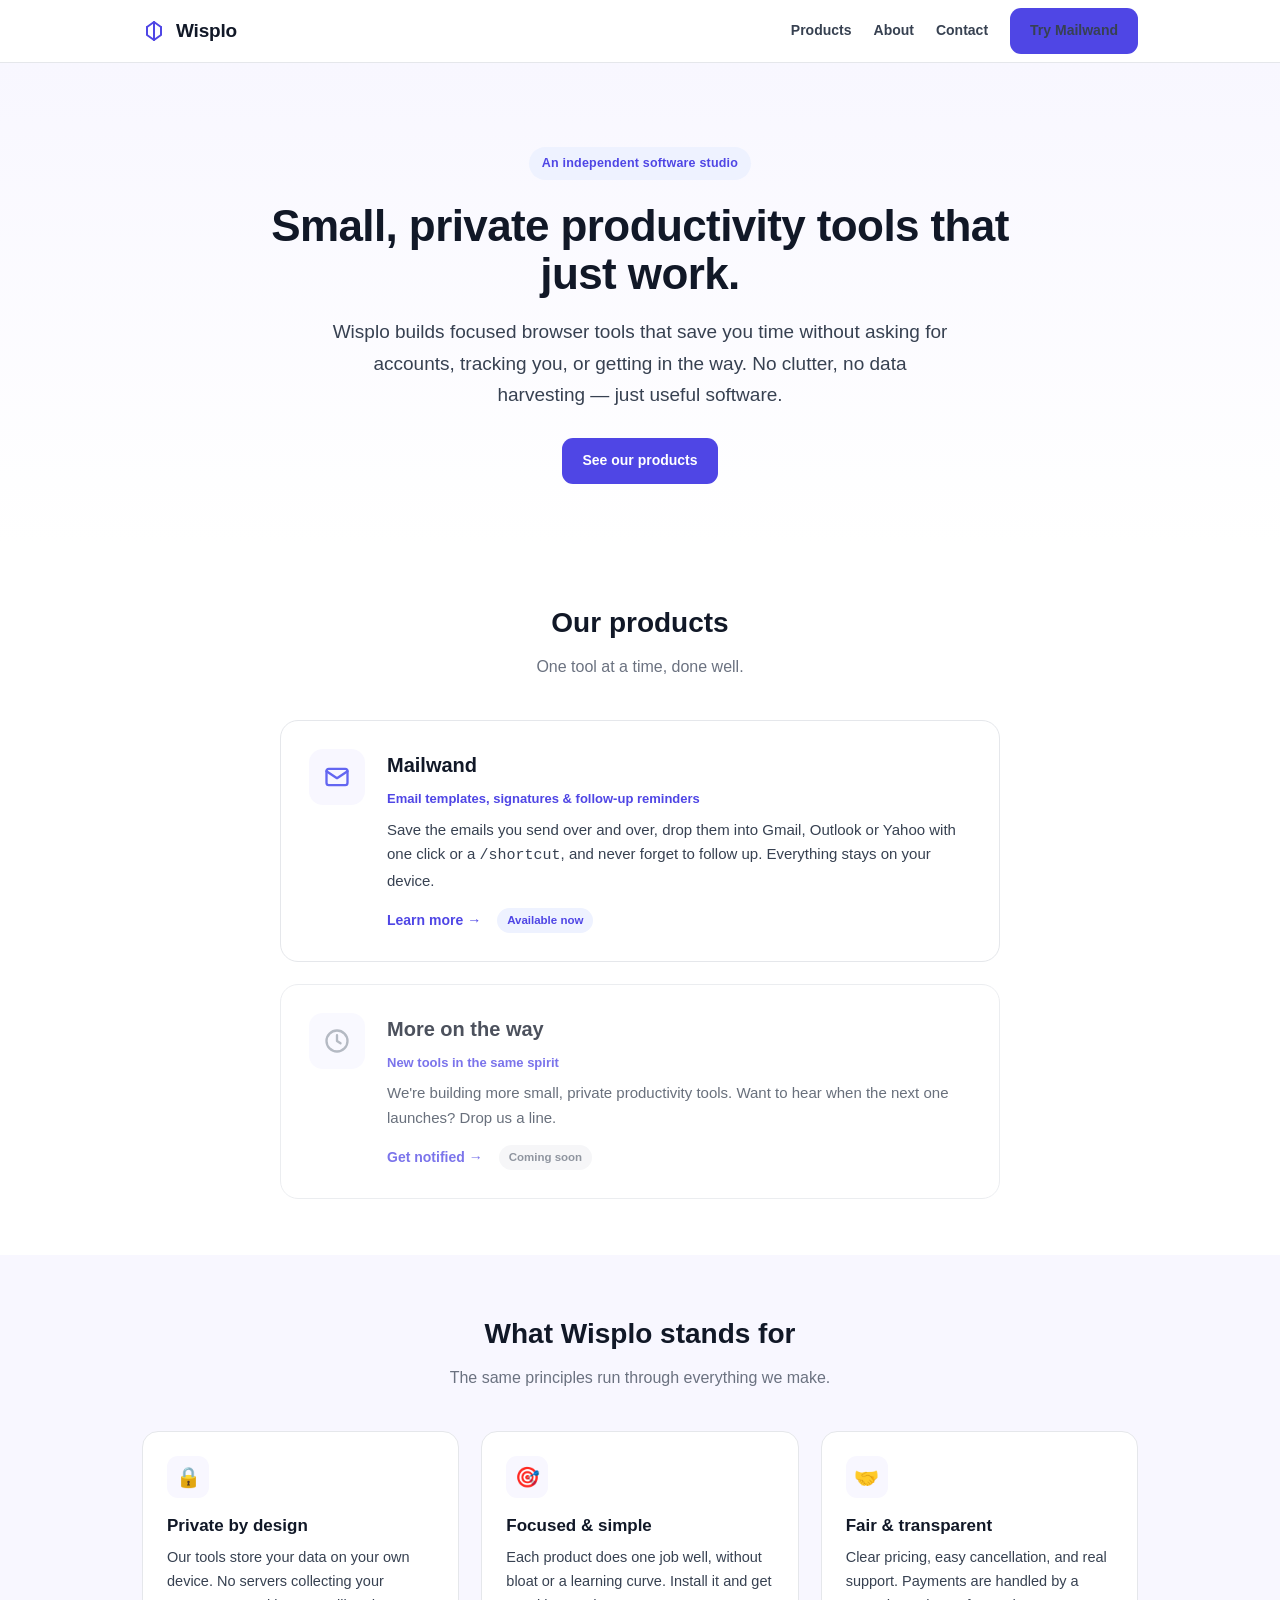
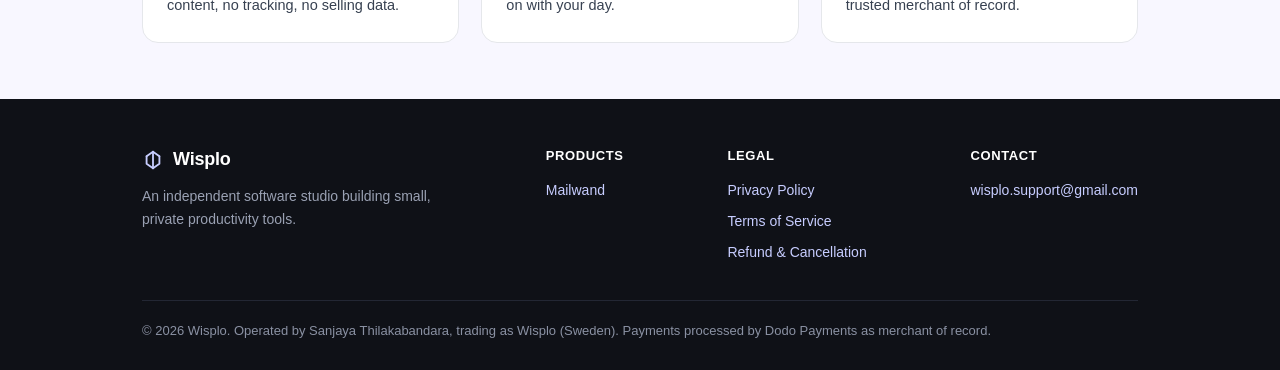
==== index.html @ 1e56b5f0 "Add files via upload" ====
<!DOCTYPE html>
<html lang="en">
<head>
<meta charset="utf-8" />
<meta name="viewport" content="width=device-width, initial-scale=1" />
<title>Wisplo — Simple, private productivity tools</title>
<meta name="description" content="Wisplo builds small, private, no-fuss productivity tools. Our first product is Mailwand — email templates, signatures and follow-up reminders for Gmail, Outlook and Yahoo." />
<link rel="icon" href="data:image/svg+xml,%3Csvg xmlns='http://www.w3.org/2000/svg' viewBox='0 0 24 24' fill='none' stroke='%234f46e5' stroke-width='2' stroke-linecap='round' stroke-linejoin='round'%3E%3Cpath d='M12 3v18'/%3E%3Cpath d='M5 8l7-5 7 5'/%3E%3Cpath d='M5 8v8l7 5 7-5V8'/%3E%3C/svg%3E" />
<style>
  :root{
    --indigo:#4f46e5; --indigo2:#6366f1; --ink:#111827; --body:#374151;
    --muted:#6b7280; --line:#e5e7eb; --bg:#ffffff; --soft:#f8f7ff;
  }
  *{box-sizing:border-box;}
  html{scroll-behavior:smooth;}
  body{margin:0;font-family:-apple-system,"Segoe UI",Roboto,Arial,sans-serif;color:var(--body);line-height:1.65;background:var(--bg);}
  a{color:var(--indigo);text-decoration:none;}
  a:hover{text-decoration:underline;}
  .wrap{max-width:1040px;margin:0 auto;padding:0 22px;}
  header.nav{position:sticky;top:0;z-index:20;background:rgba(255,255,255,.9);backdrop-filter:blur(8px);border-bottom:1px solid var(--line);}
  .nav-inner{display:flex;align-items:center;justify-content:space-between;height:62px;}
  .brand{display:flex;align-items:center;gap:10px;font-weight:800;color:var(--ink);font-size:19px;letter-spacing:-.2px;}
  .brand svg{flex:none;}
  .nav-links{display:flex;align-items:center;gap:22px;font-size:14px;font-weight:600;}
  .nav-links a{color:var(--body);}
  .btn{display:inline-block;background:var(--indigo);color:#fff;font-weight:700;padding:11px 20px;border-radius:11px;font-size:14px;border:none;cursor:pointer;}
  .btn:hover{background:#4338ca;text-decoration:none;}
  @media(max-width:680px){.nav-links a:not(.btn){display:none;}}
  .hero{padding:84px 0 60px;background:linear-gradient(180deg,var(--soft),#fff);text-align:center;}
  .hero h1{font-size:44px;line-height:1.1;color:var(--ink);margin:0 auto 18px;letter-spacing:-.6px;max-width:760px;}
  .hero p.lead{font-size:19px;color:var(--body);max-width:620px;margin:0 auto 28px;}
  .pill{display:inline-block;background:#eef2ff;color:var(--indigo);font-weight:700;font-size:12.5px;padding:6px 13px;border-radius:999px;margin-bottom:22px;letter-spacing:.2px;}
  @media(max-width:680px){.hero h1{font-size:33px;}}
  section{padding:56px 0;}
  h2.sec{font-size:28px;color:var(--ink);margin:0 0 8px;text-align:center;}
  p.sub{font-size:16px;color:var(--muted);text-align:center;max-width:600px;margin:0 auto 40px;}
  /* product cards */
  .products{display:grid;grid-template-columns:1fr;gap:22px;max-width:720px;margin:0 auto;}
  .product{display:flex;gap:22px;align-items:flex-start;border:1px solid var(--line);border-radius:18px;padding:28px;background:#fff;}
  .product .logo{width:56px;height:56px;border-radius:14px;background:var(--soft);display:flex;align-items:center;justify-content:center;flex:none;}
  .product h3{margin:0 0 6px;font-size:20px;color:var(--ink);}
  .product .tagline{font-size:13px;color:var(--indigo);font-weight:700;margin:0 0 8px;}
  .product p{margin:0 0 14px;font-size:15px;}
  .product .links{display:flex;gap:16px;align-items:center;font-size:14px;font-weight:700;}
  .product.soon{opacity:.75;}
  .badge{display:inline-block;background:#f3f4f6;color:var(--muted);font-size:11.5px;font-weight:700;padding:3px 10px;border-radius:999px;}
  @media(max-width:540px){.product{flex-direction:column;gap:14px;}}
  /* values */
  .grid3{display:grid;grid-template-columns:repeat(3,1fr);gap:22px;}
  @media(max-width:720px){.grid3{grid-template-columns:1fr;}}
  .val{border:1px solid var(--line);border-radius:16px;padding:24px;background:#fff;}
  .val .ic{width:42px;height:42px;border-radius:11px;background:var(--soft);display:flex;align-items:center;justify-content:center;margin-bottom:14px;font-size:20px;}
  .val h3{margin:0 0 6px;font-size:17px;color:var(--ink);}
  .val p{margin:0;font-size:14.5px;}
  .alt{background:var(--soft);}
  footer{background:#0f1117;color:#cbd2e0;padding:46px 0 30px;font-size:14px;}
  footer a{color:#c7cdff;}
  footer .cols{display:flex;justify-content:space-between;flex-wrap:wrap;gap:26px;margin-bottom:28px;}
  footer .brand{color:#fff;}
  footer h4{color:#fff;font-size:13px;text-transform:uppercase;letter-spacing:.6px;margin:0 0 12px;}
  footer ul{list-style:none;padding:0;margin:0;}
  footer li{margin-bottom:8px;}
  footer .legal{border-top:1px solid #232734;padding-top:20px;color:#8a91a3;font-size:13px;line-height:1.6;}
</style>
</head>
<body>

<header class="nav">
  <div class="wrap nav-inner">
    <div class="brand">
      <svg viewBox="0 0 24 24" width="24" height="24" fill="none" stroke="#4f46e5" stroke-width="2" stroke-linecap="round" stroke-linejoin="round"><path d="M12 3v18"/><path d="M5 8l7-5 7 5"/><path d="M5 8v8l7 5 7-5V8"/></svg>
      Wisplo
    </div>
    <nav class="nav-links">
      <a href="#products">Products</a>
      <a href="#about">About</a>
      <a href="mailto:wisplo.support@gmail.com">Contact</a>
      <a class="btn" href="mailwand.html">Try Mailwand</a>
    </nav>
  </div>
</header>

<section class="hero">
  <div class="wrap">
    <span class="pill">An independent software studio</span>
    <h1>Small, private productivity tools that just work.</h1>
    <p class="lead">Wisplo builds focused browser tools that save you time without asking for accounts, tracking you, or getting in the way. No clutter, no data harvesting — just useful software.</p>
    <a class="btn" href="#products">See our products</a>
  </div>
</section>

<section id="products">
  <div class="wrap">
    <h2 class="sec">Our products</h2>
    <p class="sub">One tool at a time, done well.</p>
    <div class="products">

      <div class="product">
        <div class="logo">
          <svg viewBox="0 0 24 24" width="28" height="28" fill="none" stroke="#6366f1" stroke-width="2" stroke-linecap="round" stroke-linejoin="round"><rect x="3" y="5" width="18" height="14" rx="2"/><path d="m3 7 9 6 9-6"/></svg>
        </div>
        <div>
          <h3>Mailwand</h3>
          <p class="tagline">Email templates, signatures &amp; follow-up reminders</p>
          <p>Save the emails you send over and over, drop them into Gmail, Outlook or Yahoo with one click or a <code>/shortcut</code>, and never forget to follow up. Everything stays on your device.</p>
          <div class="links">
            <a href="mailwand.html">Learn more →</a>
            <span class="badge" style="background:#eef2ff;color:#4f46e5;">Available now</span>
          </div>
        </div>
      </div>

      <div class="product soon">
        <div class="logo">
          <svg viewBox="0 0 24 24" width="28" height="28" fill="none" stroke="#9ca3af" stroke-width="2" stroke-linecap="round" stroke-linejoin="round"><circle cx="12" cy="12" r="9"/><path d="M12 7v5l3 2"/></svg>
        </div>
        <div>
          <h3>More on the way</h3>
          <p class="tagline">New tools in the same spirit</p>
          <p>We're building more small, private productivity tools. Want to hear when the next one launches? Drop us a line.</p>
          <div class="links">
            <a href="mailto:wisplo.support@gmail.com">Get notified →</a>
            <span class="badge">Coming soon</span>
          </div>
        </div>
      </div>

    </div>
  </div>
</section>

<section id="about" class="alt">
  <div class="wrap">
    <h2 class="sec">What Wisplo stands for</h2>
    <p class="sub">The same principles run through everything we make.</p>
    <div class="grid3">
      <div class="val">
        <div class="ic">🔒</div>
        <h3>Private by design</h3>
        <p>Our tools store your data on your own device. No servers collecting your content, no tracking, no selling data.</p>
      </div>
      <div class="val">
        <div class="ic">🎯</div>
        <h3>Focused & simple</h3>
        <p>Each product does one job well, without bloat or a learning curve. Install it and get on with your day.</p>
      </div>
      <div class="val">
        <div class="ic">🤝</div>
        <h3>Fair & transparent</h3>
        <p>Clear pricing, easy cancellation, and real support. Payments are handled by a trusted merchant of record.</p>
      </div>
    </div>
  </div>
</section>

<footer>
  <div class="wrap">
    <div class="cols">
      <div style="max-width:300px;">
        <div class="brand" style="display:flex;align-items:center;gap:9px;font-weight:800;font-size:18px;margin-bottom:10px;">
          <svg viewBox="0 0 24 24" width="22" height="22" fill="none" stroke="#c7cdff" stroke-width="2" stroke-linecap="round" stroke-linejoin="round"><path d="M12 3v18"/><path d="M5 8l7-5 7 5"/><path d="M5 8v8l7 5 7-5V8"/></svg>
          Wisplo
        </div>
        <p style="margin:0;color:#9aa1b3;">An independent software studio building small, private productivity tools.</p>
      </div>
      <div>
        <h4>Products</h4>
        <ul>
          <li><a href="mailwand.html">Mailwand</a></li>
        </ul>
      </div>
      <div>
        <h4>Legal</h4>
        <ul>
          <li><a href="privacy-policy.html">Privacy Policy</a></li>
          <li><a href="terms.html">Terms of Service</a></li>
          <li><a href="refund.html">Refund &amp; Cancellation</a></li>
        </ul>
      </div>
      <div>
        <h4>Contact</h4>
        <ul>
          <li><a href="mailto:wisplo.support@gmail.com">wisplo.support@gmail.com</a></li>
        </ul>
      </div>
    </div>
    <div class="legal">
      © <span id="yr">2026</span> Wisplo. Operated by Sanjaya Thilakabandara, trading as Wisplo (Sweden).
      Payments processed by Dodo Payments as merchant of record.
    </div>
  </div>
  <script>document.getElementById('yr').textContent=new Date().getFullYear();</script>
</footer>

</body>
</html>
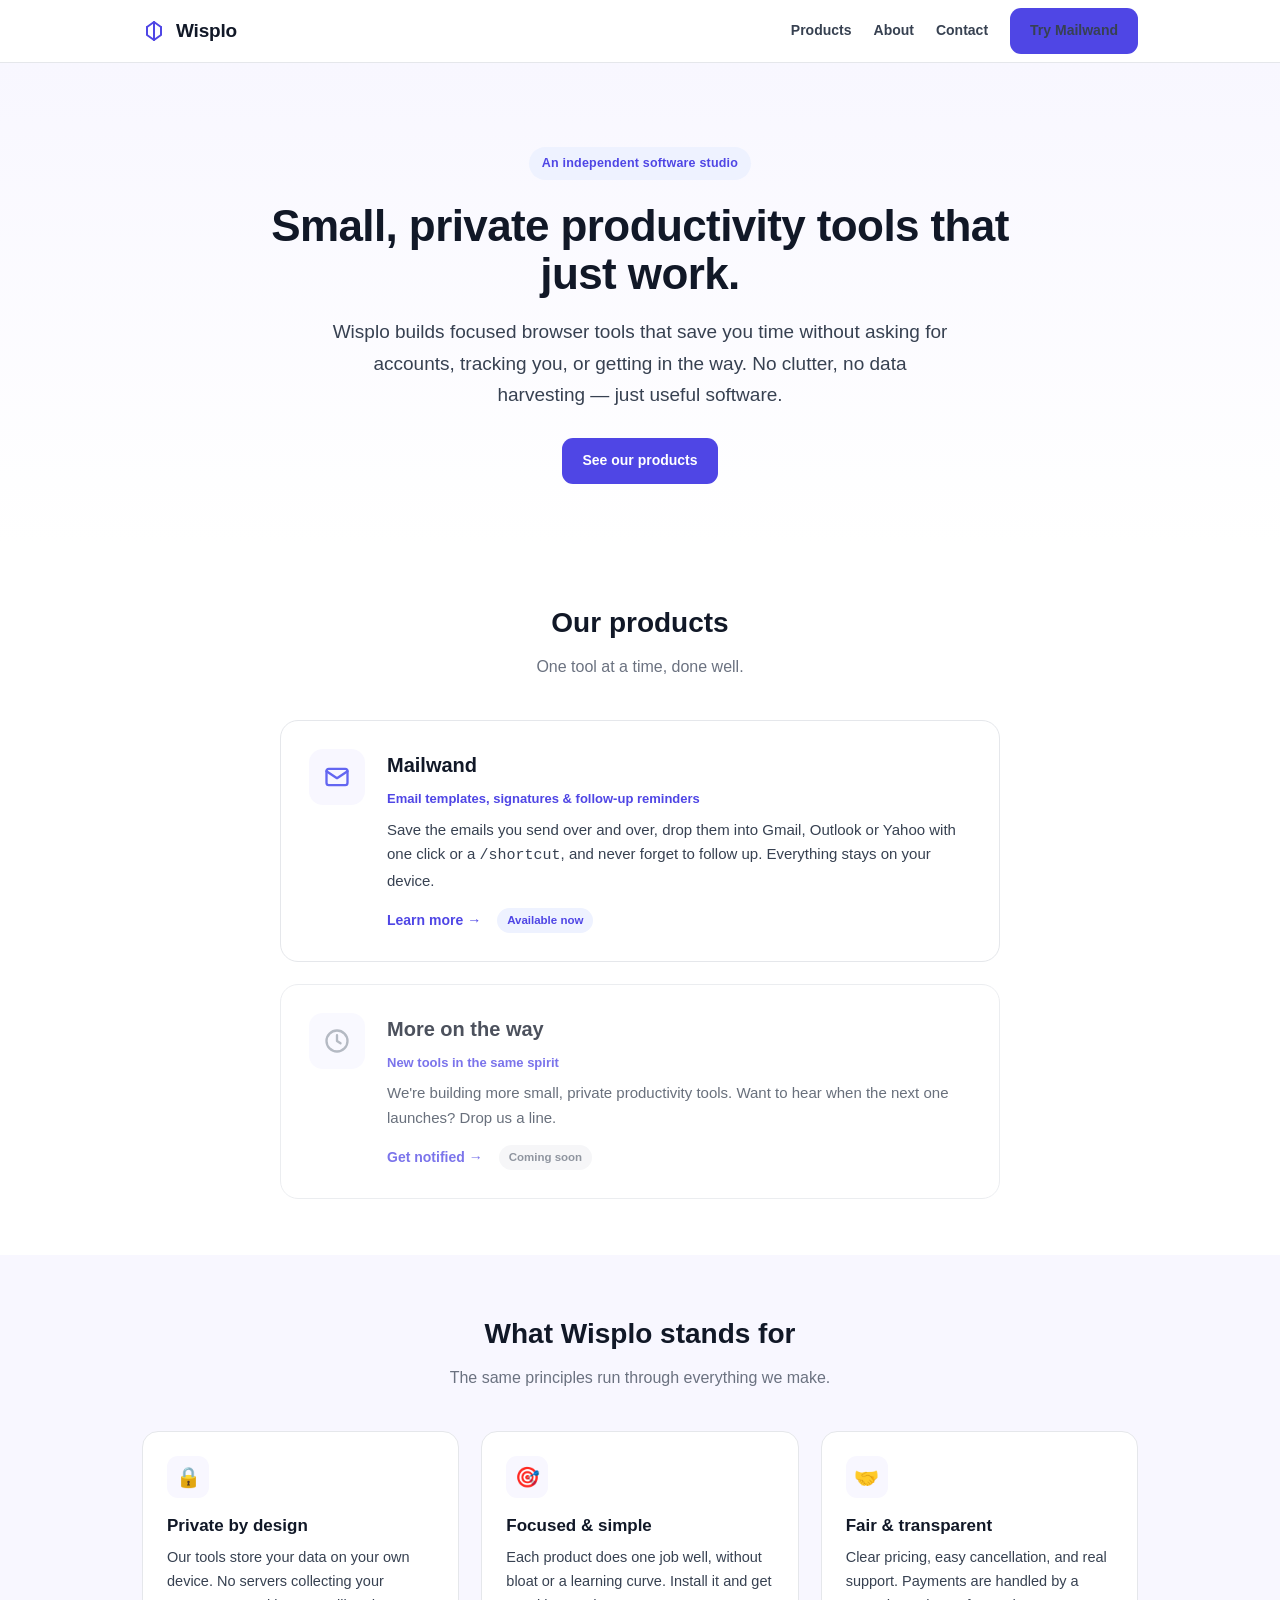
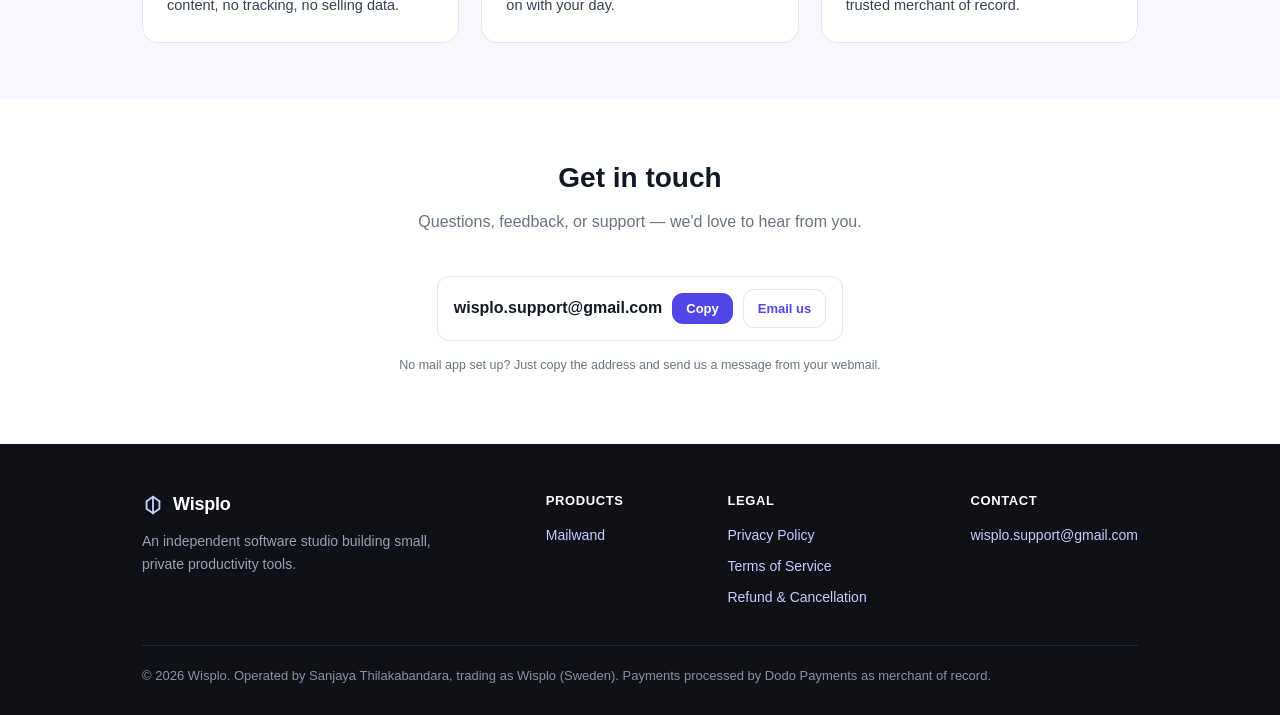
==== commit 6edf3e3b: "Add files via upload" ====
--- a/index.html
+++ b/index.html
@@ -74,7 +74,7 @@
     <nav class="nav-links">
       <a href="#products">Products</a>
       <a href="#about">About</a>
-      <a href="mailto:wisplo.support@gmail.com">Contact</a>
+      <a href="#contact">Contact</a>
       <a class="btn" href="mailwand.html">Try Mailwand</a>
     </nav>
   </div>
@@ -153,6 +153,19 @@
   </div>
 </section>
 
+<section id="contact">
+  <div class="wrap" style="text-align:center;">
+    <h2 class="sec">Get in touch</h2>
+    <p class="sub">Questions, feedback, or support — we'd love to hear from you.</p>
+    <div style="display:inline-flex;align-items:center;gap:10px;border:1px solid var(--line);border-radius:12px;padding:12px 16px;background:#fff;flex-wrap:wrap;justify-content:center;">
+      <span id="contactEmail" style="font-weight:700;color:var(--ink);font-size:16px;">wisplo.support@gmail.com</span>
+      <button id="copyEmail" class="btn" style="padding:8px 14px;font-size:13px;">Copy</button>
+      <a class="btn" style="padding:8px 14px;font-size:13px;background:#fff;color:var(--indigo);border:1px solid var(--line);" href="mailto:wisplo.support@gmail.com">Email us</a>
+    </div>
+    <p style="font-size:12.5px;color:var(--muted);margin-top:14px;">No mail app set up? Just copy the address and send us a message from your webmail.</p>
+  </div>
+</section>
+
 <footer>
   <div class="wrap">
     <div class="cols">
@@ -189,7 +202,20 @@
       Payments processed by Dodo Payments as merchant of record.
     </div>
   </div>
-  <script>document.getElementById('yr').textContent=new Date().getFullYear();</script>
+  <script>
+    document.getElementById('yr').textContent=new Date().getFullYear();
+    (function(){
+      var btn=document.getElementById('copyEmail');
+      if(!btn) return;
+      btn.addEventListener('click',function(){
+        var email='wisplo.support@gmail.com';
+        var done=function(){var t=btn.textContent;btn.textContent='Copied ✓';setTimeout(function(){btn.textContent=t;},1600);};
+        if(navigator.clipboard&&navigator.clipboard.writeText){
+          navigator.clipboard.writeText(email).then(done).catch(function(){window.prompt('Copy this email address:',email);});
+        }else{window.prompt('Copy this email address:',email);}
+      });
+    })();
+  </script>
 </footer>
 
 </body>
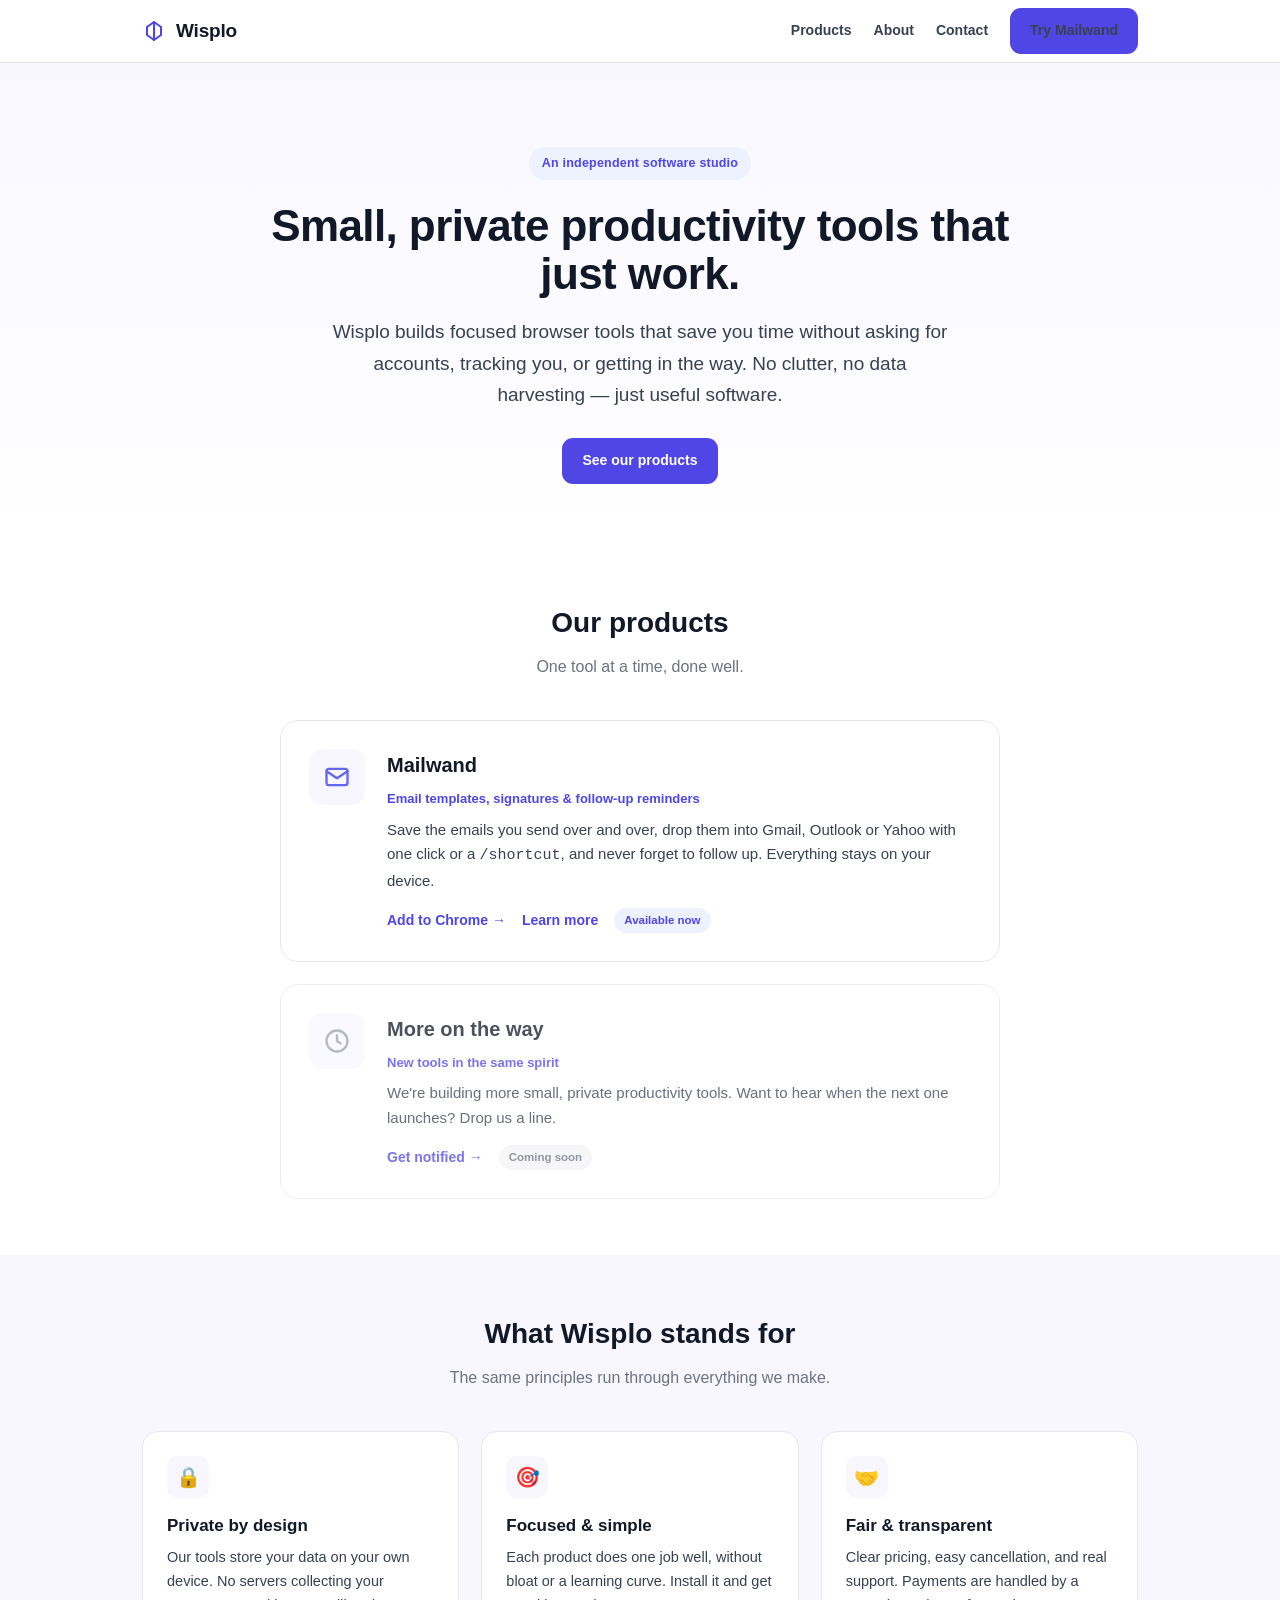
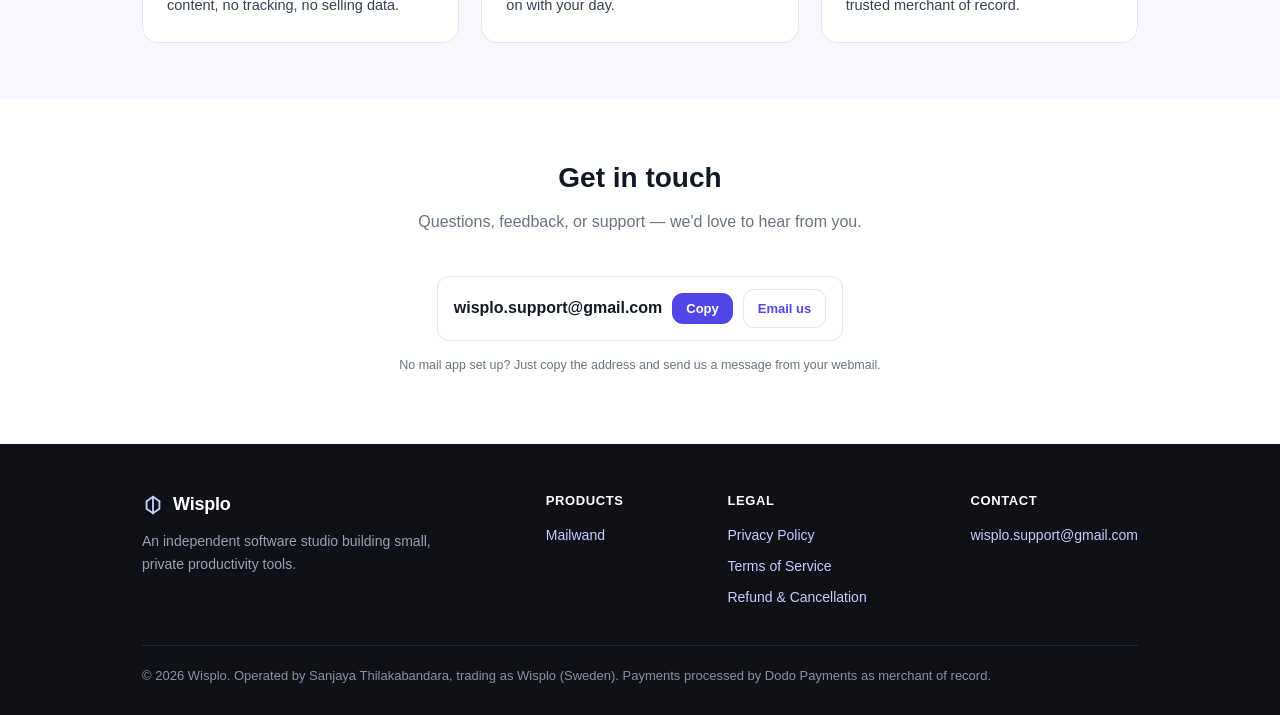
==== commit 8c2f64ab: "Add files via upload" ====
--- a/index.html
+++ b/index.html
@@ -104,7 +104,8 @@
           <p class="tagline">Email templates, signatures &amp; follow-up reminders</p>
           <p>Save the emails you send over and over, drop them into Gmail, Outlook or Yahoo with one click or a <code>/shortcut</code>, and never forget to follow up. Everything stays on your device.</p>
           <div class="links">
-            <a href="mailwand.html">Learn more →</a>
+            <a href="https://chromewebstore.google.com/detail/mailwand-%E2%80%94-email-template/bdbcpodclhigbdpkjklegboafaabkldg" target="_blank" rel="noopener">Add to Chrome →</a>
+            <a href="mailwand.html">Learn more</a>
             <span class="badge" style="background:#eef2ff;color:#4f46e5;">Available now</span>
           </div>
         </div>
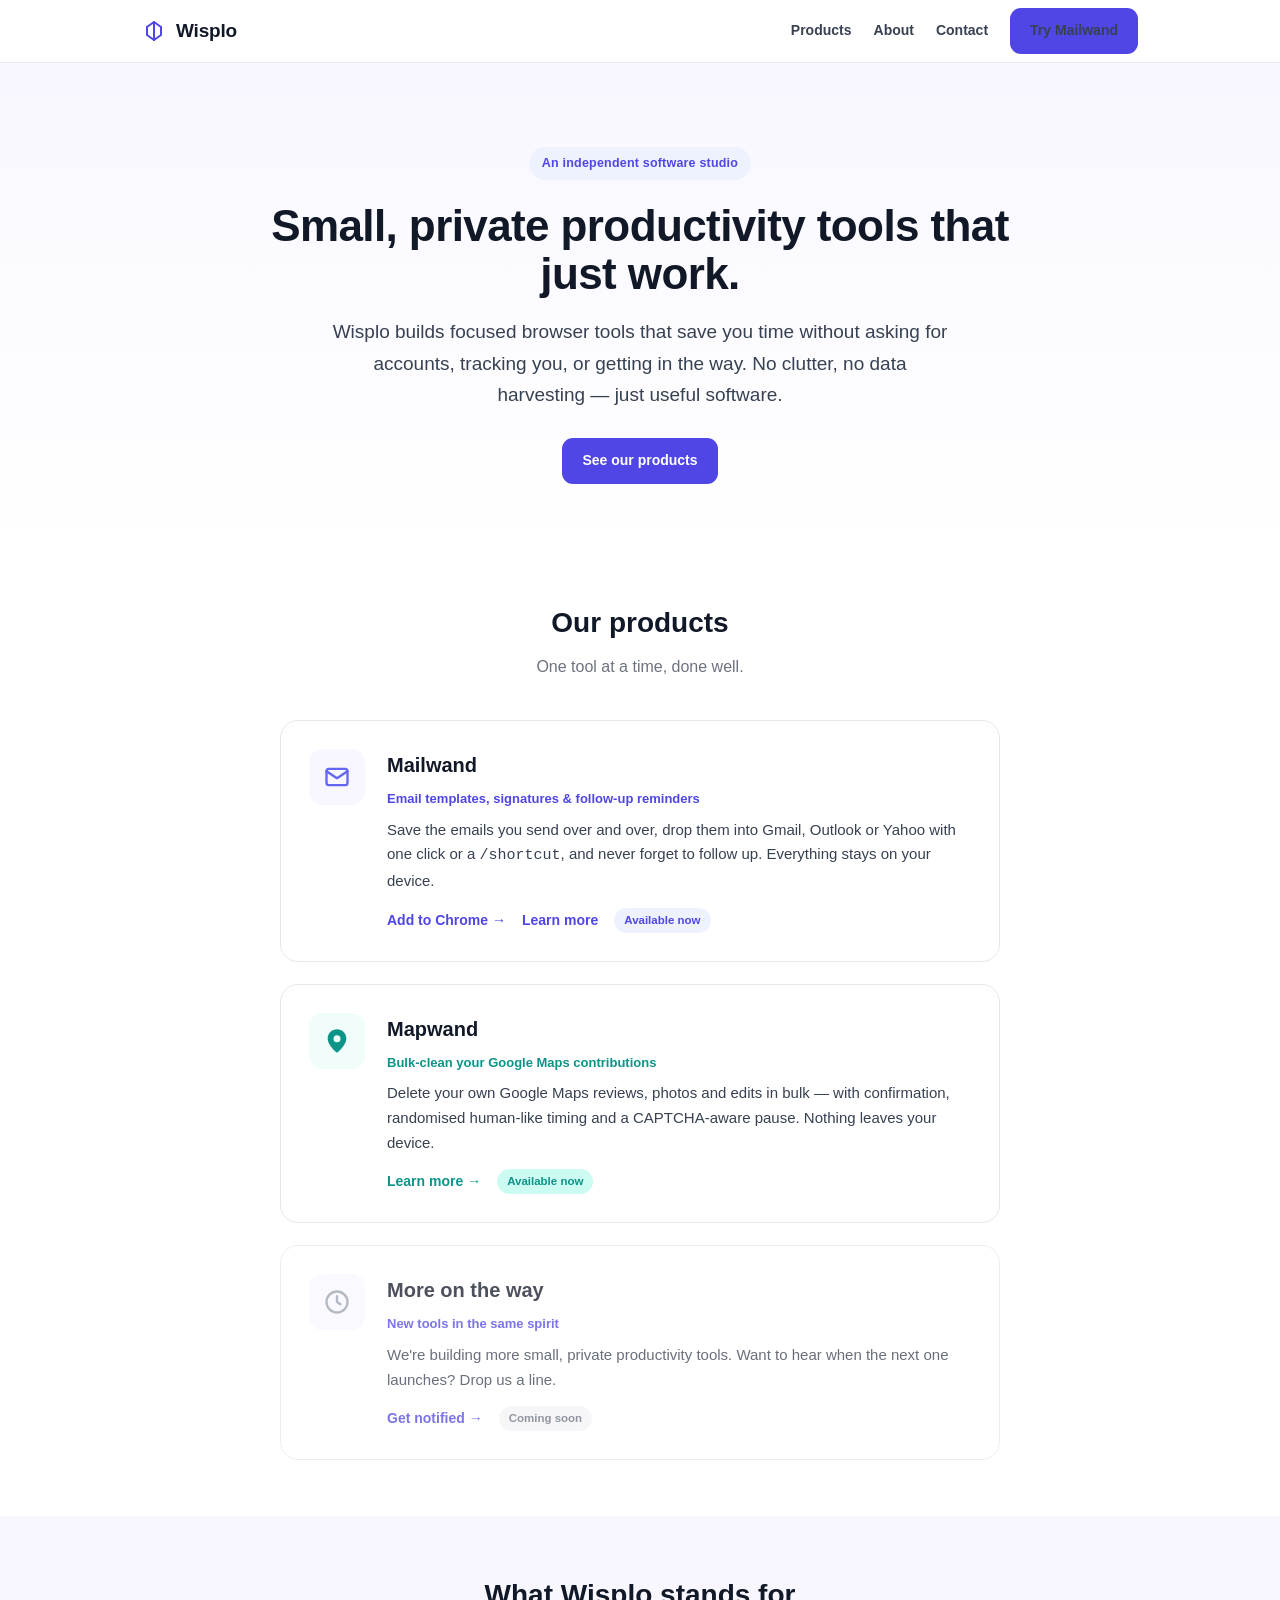
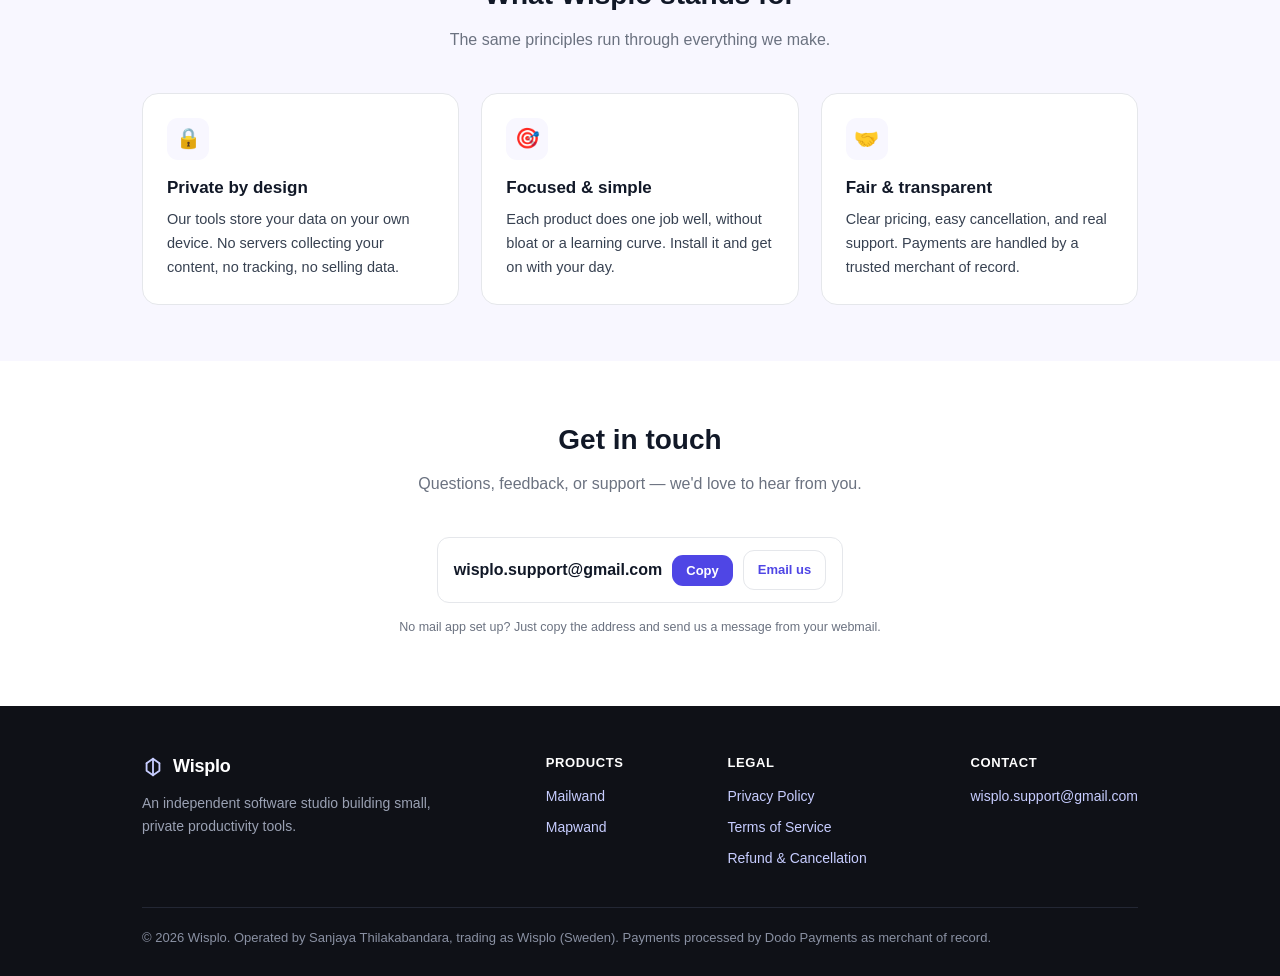
==== commit 44e8f73b: "Add mapwand details page" ====
--- a/index.html
+++ b/index.html
@@ -111,6 +111,21 @@
         </div>
       </div>
 
+      <div class="product">
+        <div class="logo" style="background:#f0fdfa;">
+          <svg viewBox="0 0 24 24" width="28" height="28" fill="#0d9488" xmlns="http://www.w3.org/2000/svg"><path d="M12 2C7.6 2 4 5.6 4 10c0 4.4 5.2 10 8 12 2.8-2 8-7.6 8-12 0-4.4-3.6-8-8-8zm0 11a3 3 0 110-6 3 3 0 010 6z"/></svg>
+        </div>
+        <div>
+          <h3>Mapwand</h3>
+          <p class="tagline" style="color:#0d9488;">Bulk-clean your Google Maps contributions</p>
+          <p>Delete your own Google Maps reviews, photos and edits in bulk — with confirmation, randomised human-like timing and a CAPTCHA-aware pause. Nothing leaves your device.</p>
+          <div class="links">
+            <a href="mapwand.html" style="color:#0d9488;">Learn more →</a>
+            <span class="badge" style="background:#ccfbf1;color:#0d9488;">Available now</span>
+          </div>
+        </div>
+      </div>
+
       <div class="product soon">
         <div class="logo">
           <svg viewBox="0 0 24 24" width="28" height="28" fill="none" stroke="#9ca3af" stroke-width="2" stroke-linecap="round" stroke-linejoin="round"><circle cx="12" cy="12" r="9"/><path d="M12 7v5l3 2"/></svg>
@@ -181,6 +196,7 @@
         <h4>Products</h4>
         <ul>
           <li><a href="mailwand.html">Mailwand</a></li>
+          <li><a href="mapwand.html">Mapwand</a></li>
         </ul>
       </div>
       <div>
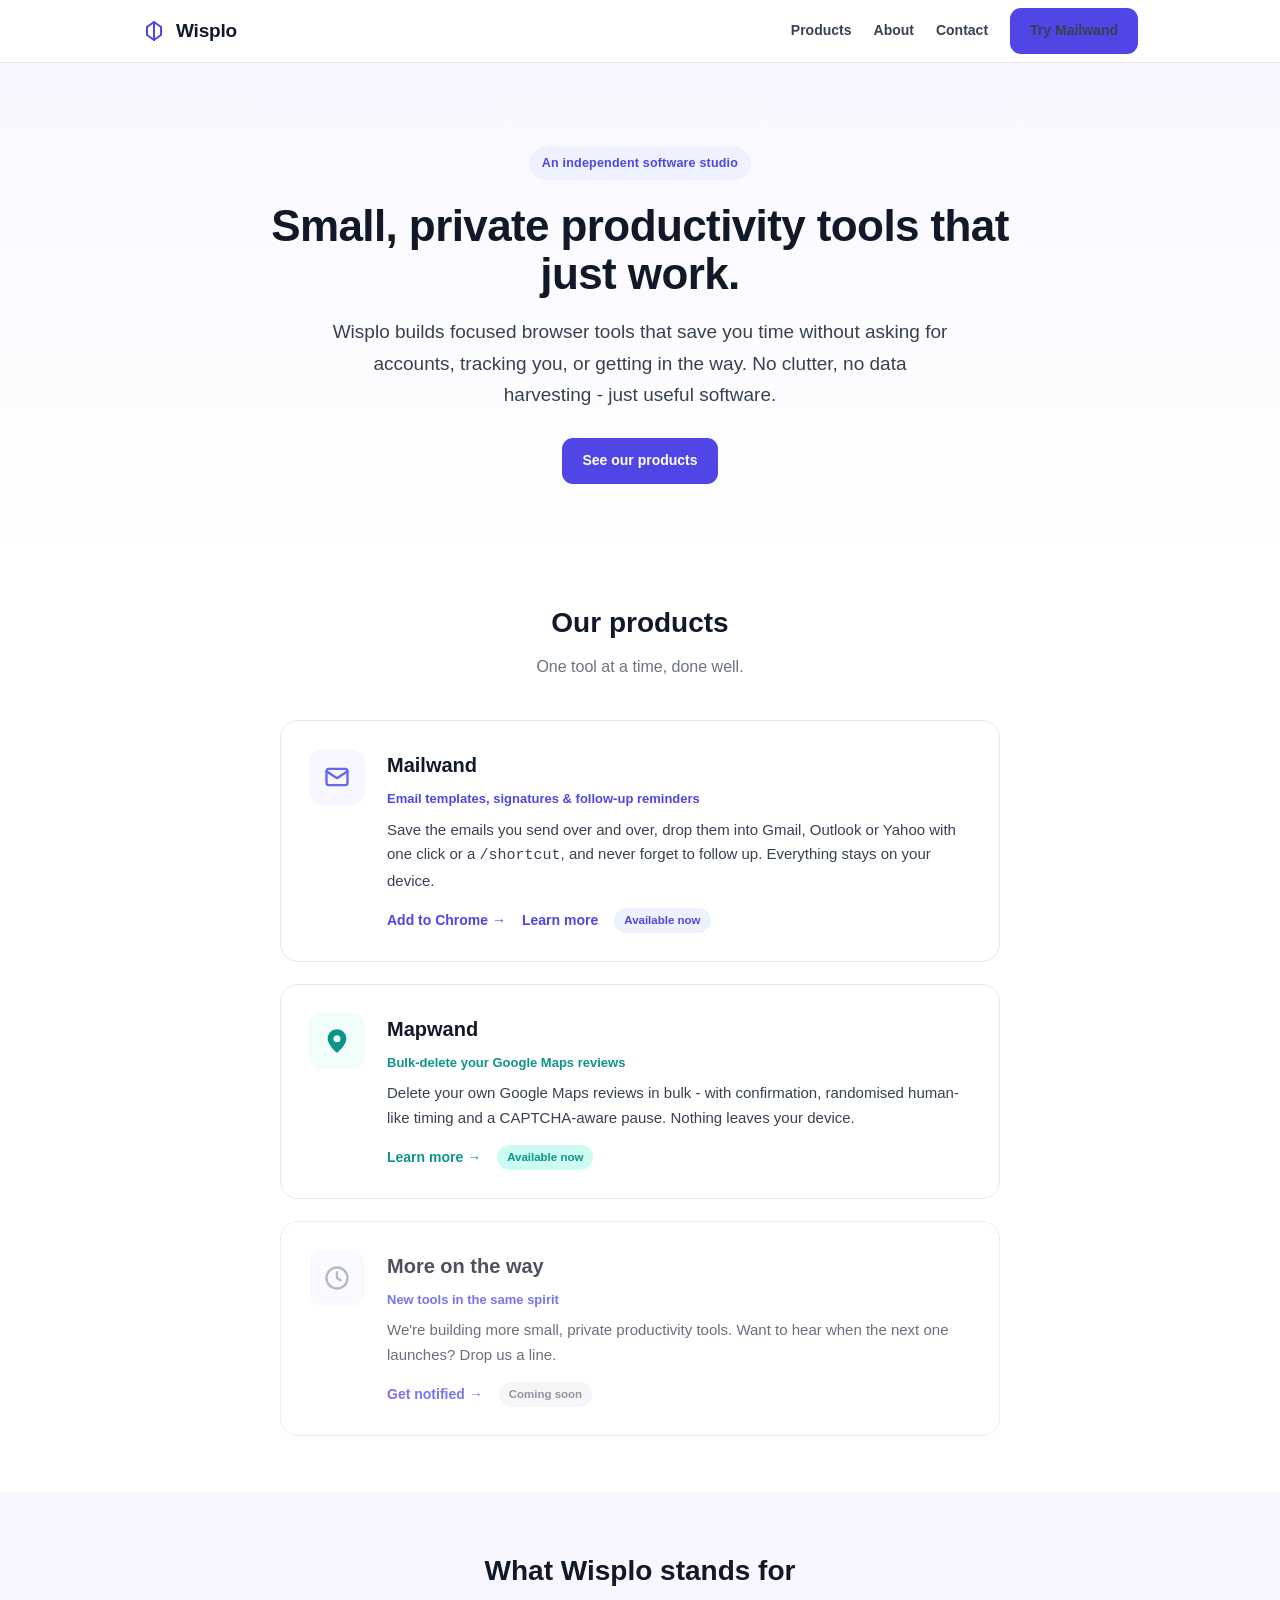
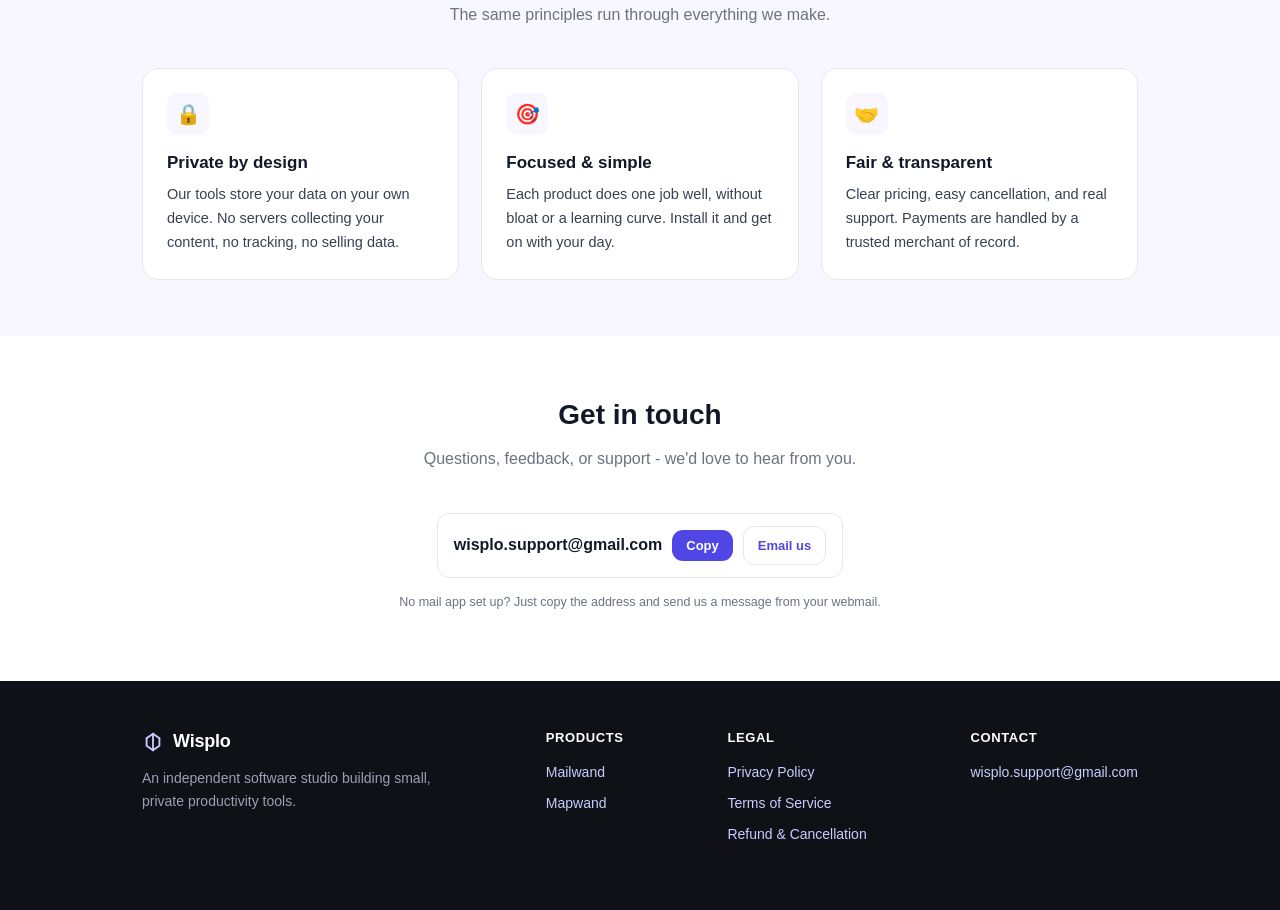
==== commit b1444f55: "Changing the privacy policies to adopt to the whole business" ====
--- a/index.html
+++ b/index.html
@@ -3,8 +3,8 @@
 <head>
 <meta charset="utf-8" />
 <meta name="viewport" content="width=device-width, initial-scale=1" />
-<title>Wisplo — Simple, private productivity tools</title>
-<meta name="description" content="Wisplo builds small, private, no-fuss productivity tools. Our first product is Mailwand — email templates, signatures and follow-up reminders for Gmail, Outlook and Yahoo." />
+<title>Wisplo - Simple, private productivity tools</title>
+<meta name="description" content="Wisplo builds small, private, no-fuss productivity tools. Our first product is Mailwand - email templates, signatures and follow-up reminders for Gmail, Outlook and Yahoo." />
 <link rel="icon" href="data:image/svg+xml,%3Csvg xmlns='http://www.w3.org/2000/svg' viewBox='0 0 24 24' fill='none' stroke='%234f46e5' stroke-width='2' stroke-linecap='round' stroke-linejoin='round'%3E%3Cpath d='M12 3v18'/%3E%3Cpath d='M5 8l7-5 7 5'/%3E%3Cpath d='M5 8v8l7 5 7-5V8'/%3E%3C/svg%3E" />
 <style>
   :root{
@@ -84,7 +84,7 @@
   <div class="wrap">
     <span class="pill">An independent software studio</span>
     <h1>Small, private productivity tools that just work.</h1>
-    <p class="lead">Wisplo builds focused browser tools that save you time without asking for accounts, tracking you, or getting in the way. No clutter, no data harvesting — just useful software.</p>
+    <p class="lead">Wisplo builds focused browser tools that save you time without asking for accounts, tracking you, or getting in the way. No clutter, no data harvesting - just useful software.</p>
     <a class="btn" href="#products">See our products</a>
   </div>
 </section>
@@ -117,8 +117,8 @@
         </div>
         <div>
           <h3>Mapwand</h3>
-          <p class="tagline" style="color:#0d9488;">Bulk-clean your Google Maps contributions</p>
-          <p>Delete your own Google Maps reviews, photos and edits in bulk — with confirmation, randomised human-like timing and a CAPTCHA-aware pause. Nothing leaves your device.</p>
+          <p class="tagline" style="color:#0d9488;">Bulk-delete your Google Maps reviews</p>
+          <p>Delete your own Google Maps reviews in bulk - with confirmation, randomised human-like timing and a CAPTCHA-aware pause. Nothing leaves your device.</p>
           <div class="links">
             <a href="mapwand.html" style="color:#0d9488;">Learn more →</a>
             <span class="badge" style="background:#ccfbf1;color:#0d9488;">Available now</span>
@@ -172,7 +172,7 @@
 <section id="contact">
   <div class="wrap" style="text-align:center;">
     <h2 class="sec">Get in touch</h2>
-    <p class="sub">Questions, feedback, or support — we'd love to hear from you.</p>
+    <p class="sub">Questions, feedback, or support - we'd love to hear from you.</p>
     <div style="display:inline-flex;align-items:center;gap:10px;border:1px solid var(--line);border-radius:12px;padding:12px 16px;background:#fff;flex-wrap:wrap;justify-content:center;">
       <span id="contactEmail" style="font-weight:700;color:var(--ink);font-size:16px;">wisplo.support@gmail.com</span>
       <button id="copyEmail" class="btn" style="padding:8px 14px;font-size:13px;">Copy</button>
@@ -214,26 +214,4 @@
         </ul>
       </div>
     </div>
-    <div class="legal">
-      © <span id="yr">2026</span> Wisplo. Operated by Sanjaya Thilakabandara, trading as Wisplo (Sweden).
-      Payments processed by Dodo Payments as merchant of record.
-    </div>
-  </div>
-  <script>
-    document.getElementById('yr').textContent=new Date().getFullYear();
-    (function(){
-      var btn=document.getElementById('copyEmail');
-      if(!btn) return;
-      btn.addEventListener('click',function(){
-        var email='wisplo.support@gmail.com';
-        var done=function(){var t=btn.textContent;btn.textContent='Copied ✓';setTimeout(function(){btn.textContent=t;},1600);};
-        if(navigator.clipboard&&navigator.clipboard.writeText){
-          navigator.clipboard.writeText(email).then(done).catch(function(){window.prompt('Copy this email address:',email);});
-        }else{window.prompt('Copy this email address:',email);}
-      });
-    })();
-  </script>
-</footer>
-
-</body>
-</html>
+  
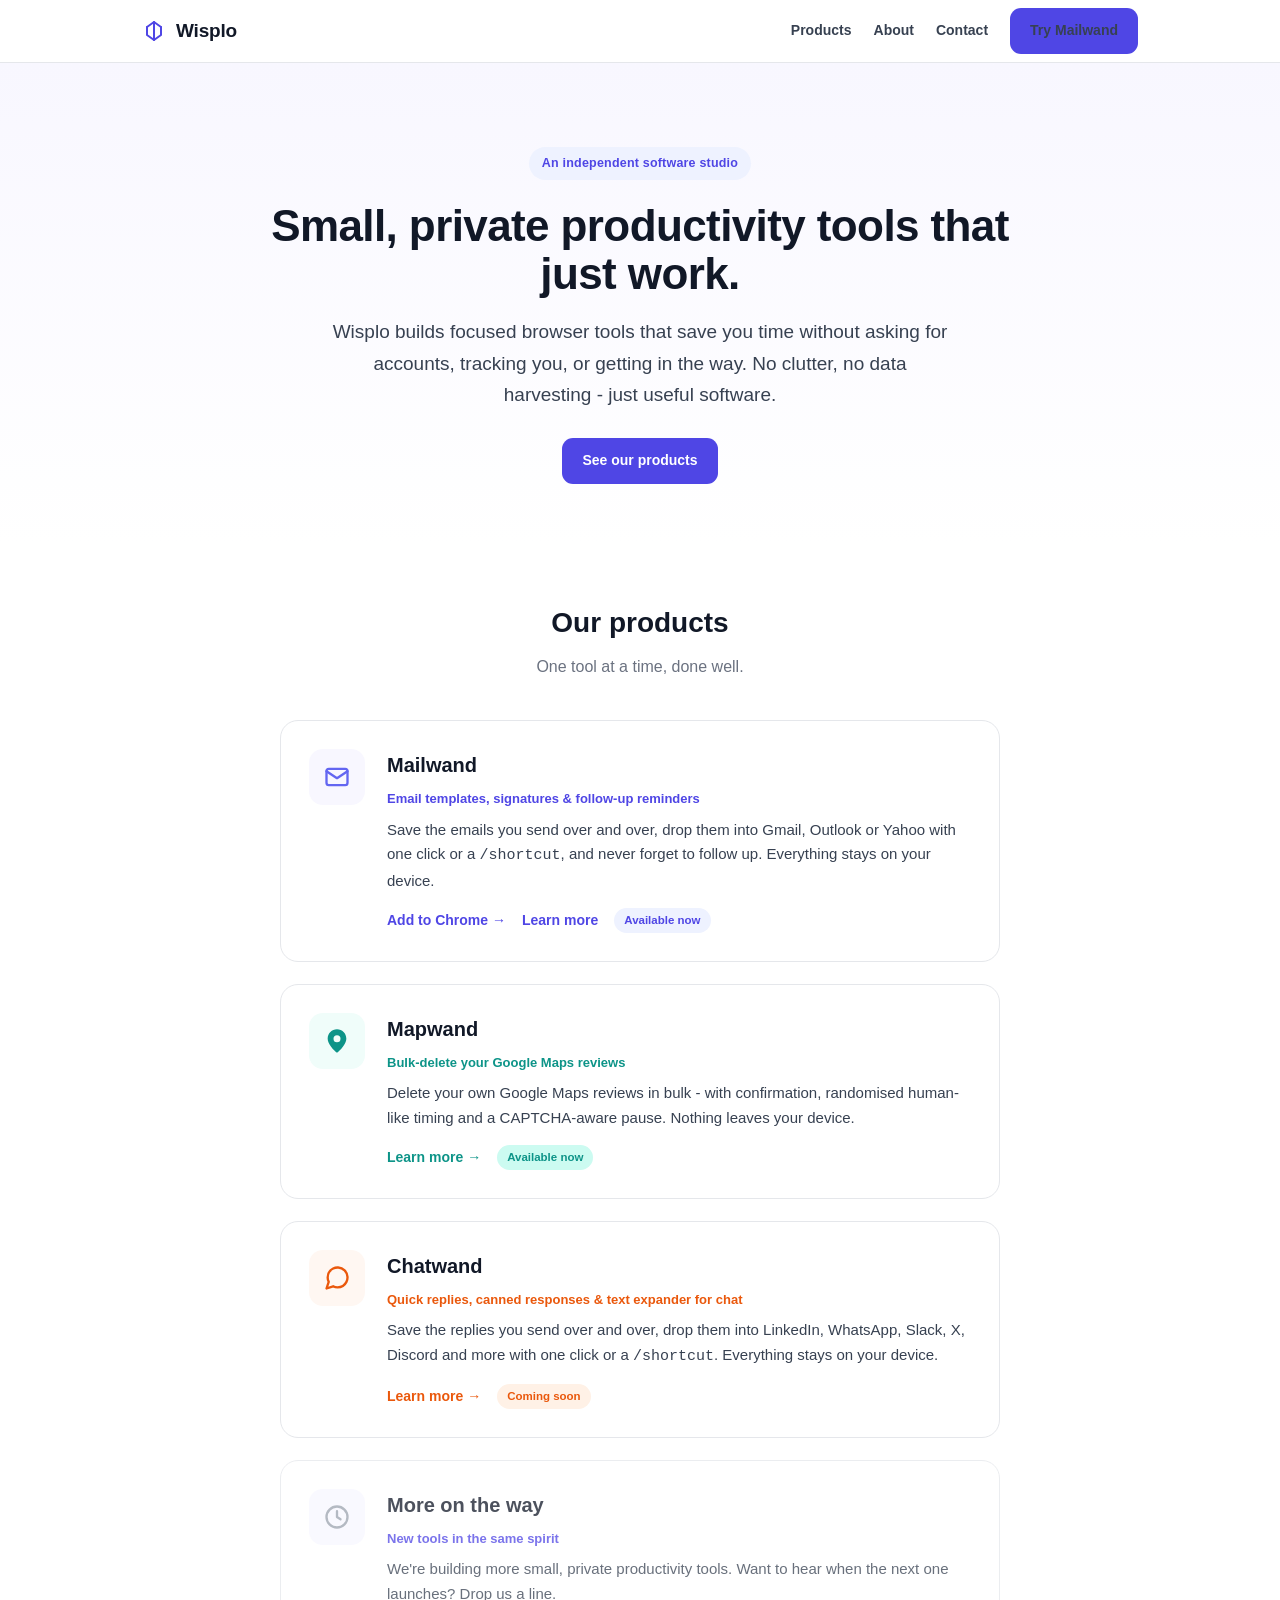
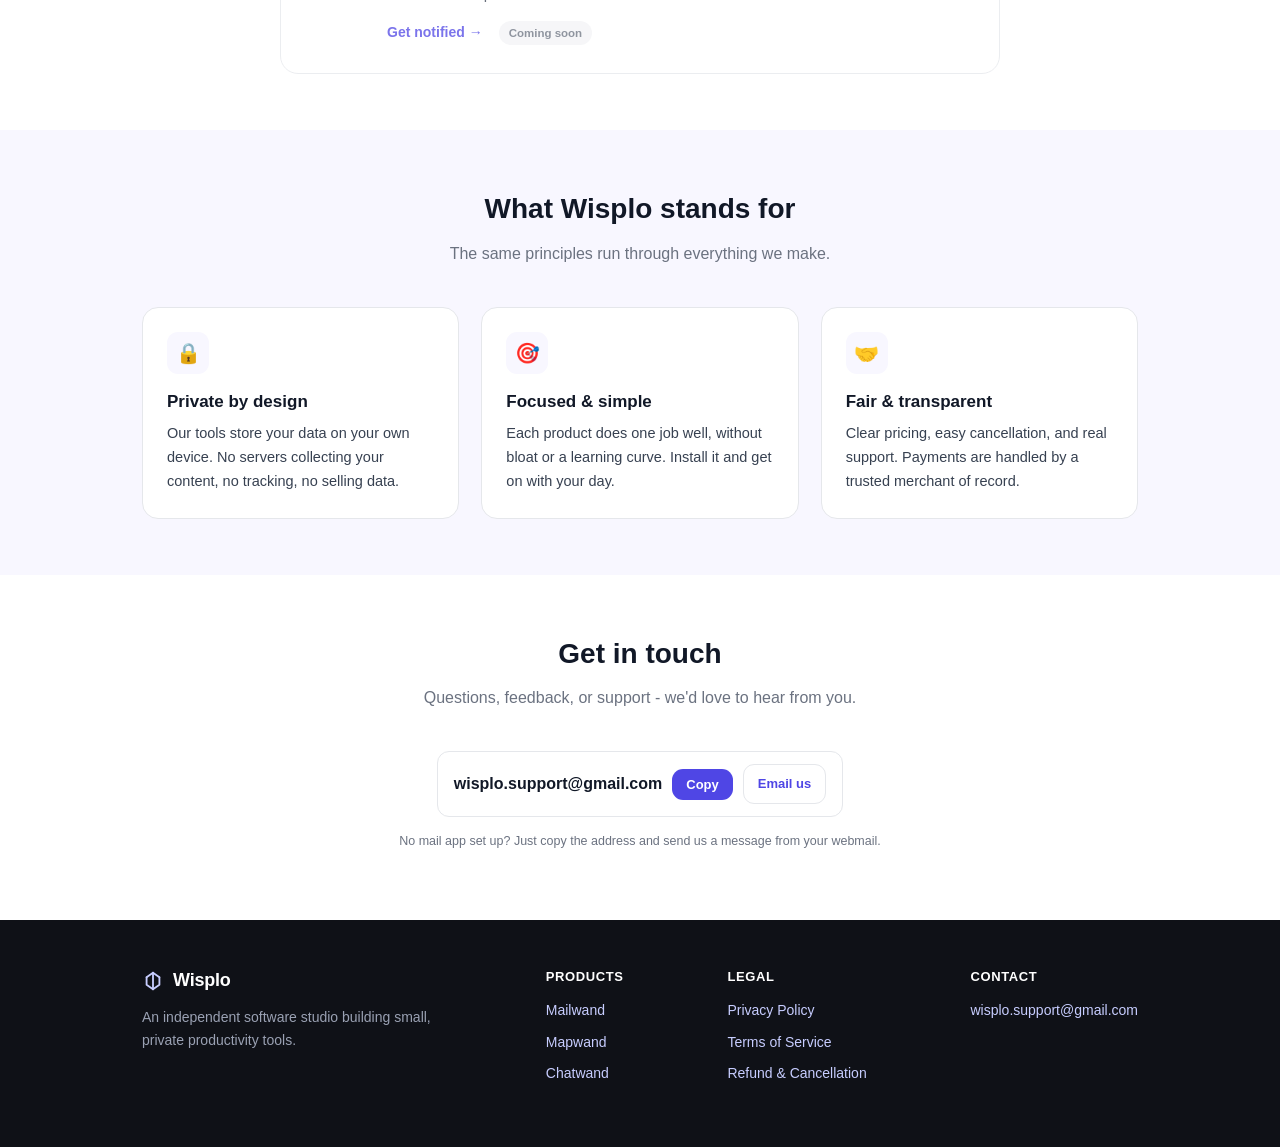
==== commit 55323334: "update website content" ====
--- a/index.html
+++ b/index.html
@@ -4,7 +4,7 @@
 <meta charset="utf-8" />
 <meta name="viewport" content="width=device-width, initial-scale=1" />
 <title>Wisplo - Simple, private productivity tools</title>
-<meta name="description" content="Wisplo builds small, private, no-fuss productivity tools. Our first product is Mailwand - email templates, signatures and follow-up reminders for Gmail, Outlook and Yahoo." />
+<meta name="description" content="Wisplo builds small, private, no-fuss productivity tools: Mailwand (email templates, signatures & follow-up reminders for Gmail, Outlook & Yahoo), Mapwand (bulk-delete Google Maps reviews) and Chatwand (quick replies, canned responses & text expander for LinkedIn, WhatsApp, Slack, X & more)." />
 <link rel="icon" href="data:image/svg+xml,%3Csvg xmlns='http://www.w3.org/2000/svg' viewBox='0 0 24 24' fill='none' stroke='%234f46e5' stroke-width='2' stroke-linecap='round' stroke-linejoin='round'%3E%3Cpath d='M12 3v18'/%3E%3Cpath d='M5 8l7-5 7 5'/%3E%3Cpath d='M5 8v8l7 5 7-5V8'/%3E%3C/svg%3E" />
 <style>
   :root{
@@ -126,6 +126,21 @@
         </div>
       </div>
 
+      <div class="product">
+        <div class="logo" style="background:#fff7f2;">
+          <svg viewBox="0 0 24 24" width="28" height="28" fill="none" stroke="#ea580c" stroke-width="2" stroke-linecap="round" stroke-linejoin="round"><path d="M21 11.5a8.38 8.38 0 0 1-.9 3.8 8.5 8.5 0 0 1-7.6 4.7 8.38 8.38 0 0 1-3.8-.9L3 21l1.9-5.7a8.38 8.38 0 0 1-.9-3.8 8.5 8.5 0 0 1 4.7-7.6 8.38 8.38 0 0 1 3.8-.9h.5a8.48 8.48 0 0 1 8 8v.5z"/></svg>
+        </div>
+        <div>
+          <h3>Chatwand</h3>
+          <p class="tagline" style="color:#ea580c;">Quick replies, canned responses &amp; text expander for chat</p>
+          <p>Save the replies you send over and over, drop them into LinkedIn, WhatsApp, Slack, X, Discord and more with one click or a <code>/shortcut</code>. Everything stays on your device.</p>
+          <div class="links">
+            <a href="chatwand.html" style="color:#ea580c;">Learn more →</a>
+            <span class="badge" style="background:#fff1e6;color:#ea580c;">Coming soon</span>
+          </div>
+        </div>
+      </div>
+
       <div class="product soon">
         <div class="logo">
           <svg viewBox="0 0 24 24" width="28" height="28" fill="none" stroke="#9ca3af" stroke-width="2" stroke-linecap="round" stroke-linejoin="round"><circle cx="12" cy="12" r="9"/><path d="M12 7v5l3 2"/></svg>
@@ -197,6 +212,7 @@
         <ul>
           <li><a href="mailwand.html">Mailwand</a></li>
           <li><a href="mapwand.html">Mapwand</a></li>
+          <li><a href="chatwand.html">Chatwand</a></li>
         </ul>
       </div>
       <div>
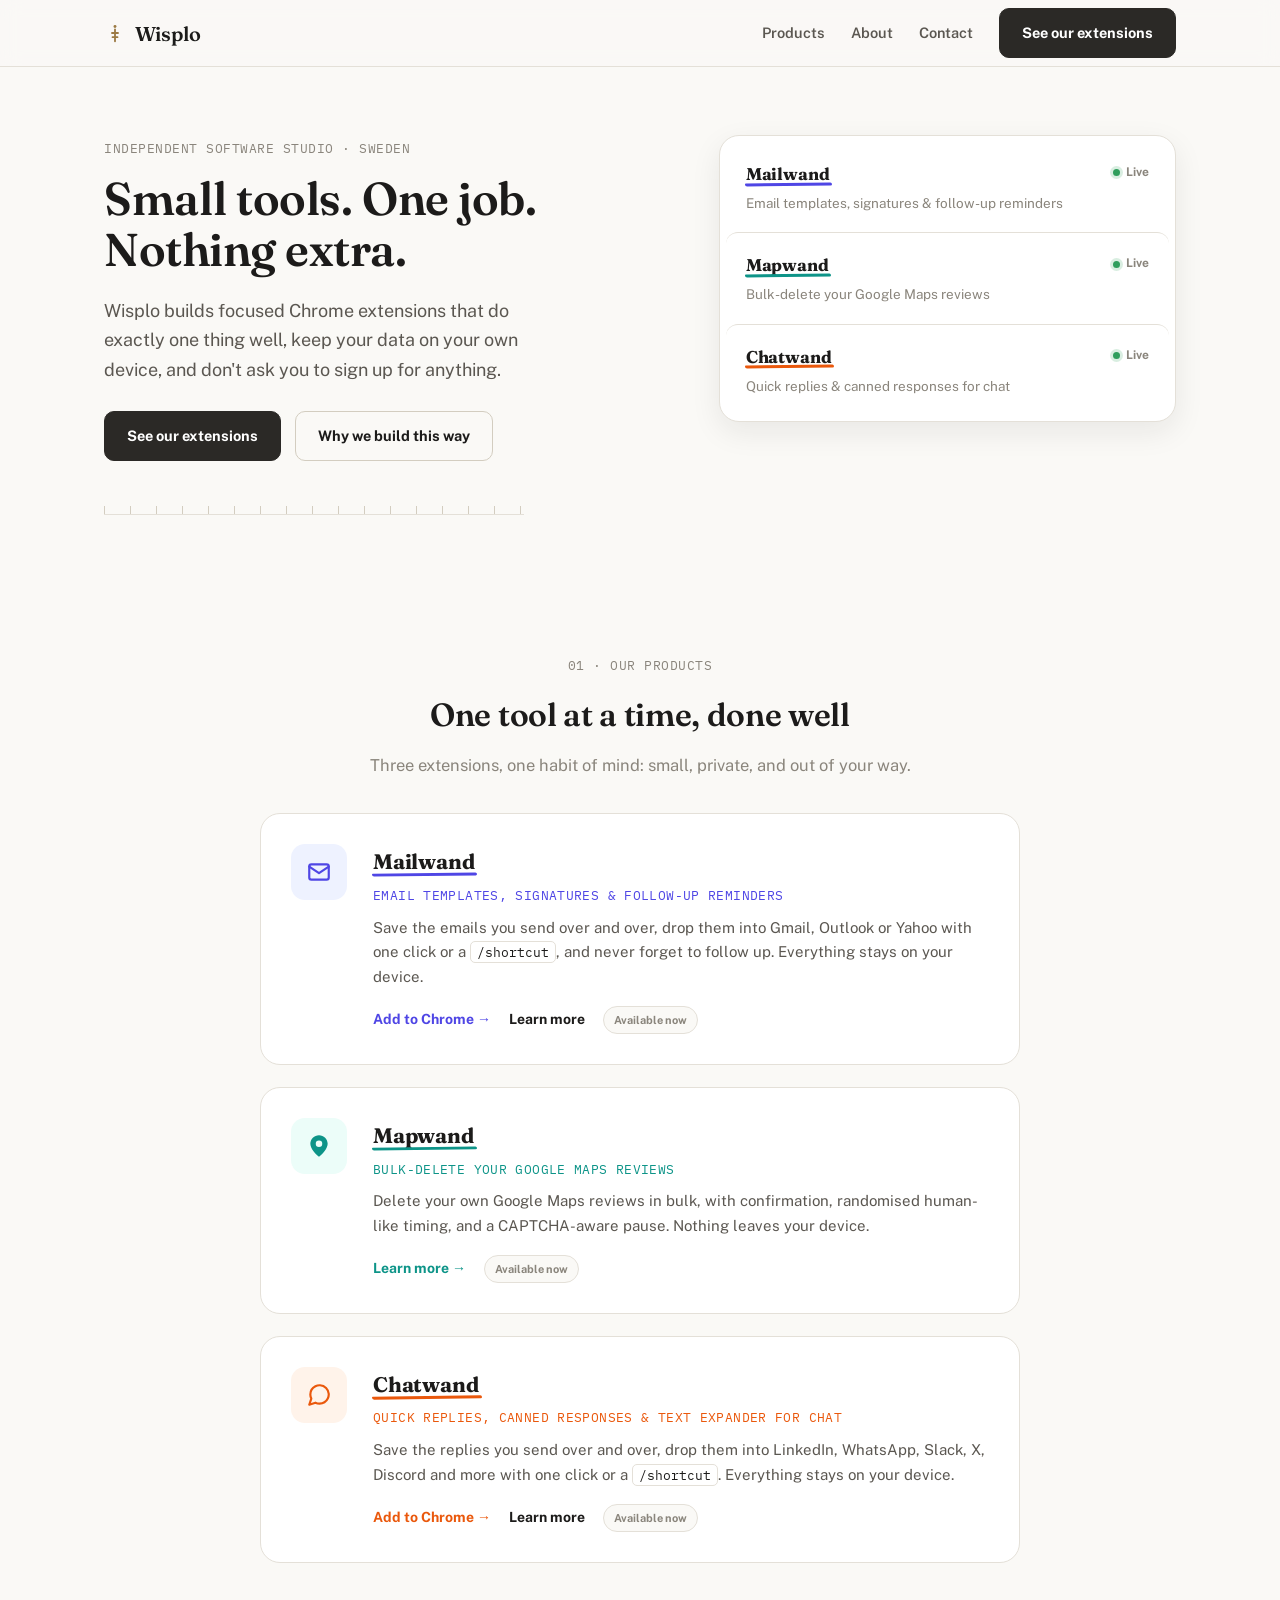
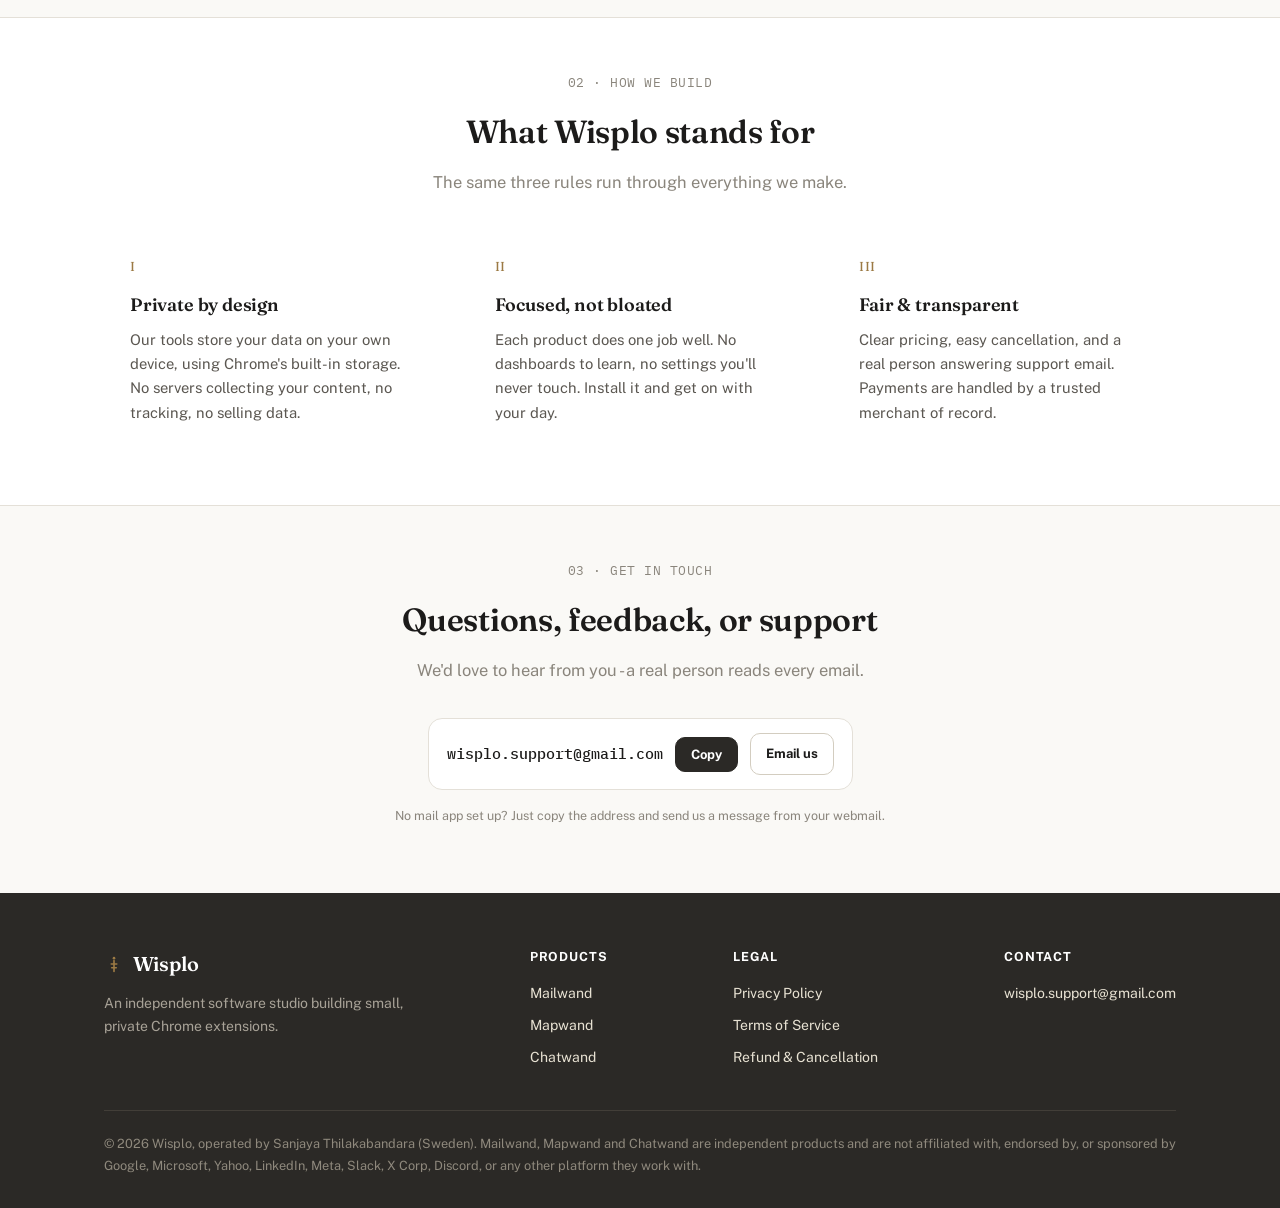
==== commit edc4ff91: "Update website files" ====
--- a/index.html
+++ b/index.html
@@ -3,182 +3,360 @@
 <head>
 <meta charset="utf-8" />
 <meta name="viewport" content="width=device-width, initial-scale=1" />
-<title>Wisplo - Simple, private productivity tools</title>
-<meta name="description" content="Wisplo builds small, private, no-fuss productivity tools: Mailwand (email templates, signatures & follow-up reminders for Gmail, Outlook & Yahoo), Mapwand (bulk-delete Google Maps reviews) and Chatwand (quick replies, canned responses & text expander for LinkedIn, WhatsApp, Slack, X & more)." />
-<link rel="icon" href="data:image/svg+xml,%3Csvg xmlns='http://www.w3.org/2000/svg' viewBox='0 0 24 24' fill='none' stroke='%234f46e5' stroke-width='2' stroke-linecap='round' stroke-linejoin='round'%3E%3Cpath d='M12 3v18'/%3E%3Cpath d='M5 8l7-5 7 5'/%3E%3Cpath d='M5 8v8l7 5 7-5V8'/%3E%3C/svg%3E" />
+<title>Wisplo - Small, private Chrome extensions that stay on your device</title>
+<meta name="description" content="Wisplo builds small, private Chrome extensions: Mailwand (email templates & reminders), Mapwand (bulk-delete Google Maps reviews) and Chatwand (quick replies for chat). No accounts, no servers." />
+<meta name="keywords" content="Wisplo, Mailwand, Mapwand, Chatwand, Chrome extensions, email templates extension, quick reply extension, bulk delete Google Maps reviews, private browser extensions" />
+<link rel="canonical" href="https://wisplo.github.io/" />
+
+<meta property="og:type" content="website" />
+<meta property="og:site_name" content="Wisplo" />
+<meta property="og:title" content="Wisplo - Small, private Chrome extensions that stay on your device" />
+<meta property="og:description" content="Mailwand, Mapwand and Chatwand: focused browser tools with no accounts, no tracking, and no data leaving your device." />
+<meta property="og:url" content="https://wisplo.github.io/" />
+<meta name="twitter:card" content="summary" />
+<meta name="twitter:title" content="Wisplo - Small, private Chrome extensions" />
+<meta name="twitter:description" content="Mailwand, Mapwand and Chatwand: focused browser tools with no accounts, no tracking, and no data leaving your device." />
+
+<link rel="icon" href="data:image/svg+xml,%3Csvg xmlns='http://www.w3.org/2000/svg' viewBox='0 0 24 24' fill='none' stroke='%231c1b1a' stroke-width='2' stroke-linecap='round'%3E%3Ccircle cx='12' cy='5' r='1.6' fill='%231c1b1a' stroke='none'/%3E%3Cline x1='12' y1='8' x2='12' y2='21'/%3E%3Cline x1='8.7' y1='12' x2='15.3' y2='12'/%3E%3Cline x1='9.3' y1='16.5' x2='14.7' y2='16.5'/%3E%3C/svg%3E" />
+
+<link rel="preconnect" href="https://fonts.googleapis.com" />
+<link rel="preconnect" href="https://fonts.gstatic.com" crossorigin />
+<link href="https://fonts.googleapis.com/css2?family=Fraunces:opsz,wght@9..144,500;9..144,600&family=Public+Sans:wght@400;500;600;700&family=IBM+Plex+Mono:wght@500&display=swap" rel="stylesheet" />
+<link rel="stylesheet" href="styles.css" />
+
+<script type="application/ld+json">
+{
+  "@context": "https://schema.org",
+  "@type": "Organization",
+  "name": "Wisplo",
+  "url": "https://wisplo.github.io/",
+  "email": "wisplo.support@gmail.com",
+  "founder": { "@type": "Person", "name": "Sanjaya Thilakabandara" },
+  "areaServed": "Worldwide",
+  "sameAs": [
+    "https://chromewebstore.google.com/detail/mailwand-%E2%80%94-email-template/bdbcpodclhigbdpkjklegboafaabkldg",
+    "https://chromewebstore.google.com/detail/chatwand-quick-replies-ca/enoifickfoncepigjicllgffecklnncp"
+  ]
+}
+</script>
+
 <style>
-  :root{
-    --indigo:#4f46e5; --indigo2:#6366f1; --ink:#111827; --body:#374151;
-    --muted:#6b7280; --line:#e5e7eb; --bg:#ffffff; --soft:#f8f7ff;
-  }
-  *{box-sizing:border-box;}
-  html{scroll-behavior:smooth;}
-  body{margin:0;font-family:-apple-system,"Segoe UI",Roboto,Arial,sans-serif;color:var(--body);line-height:1.65;background:var(--bg);}
-  a{color:var(--indigo);text-decoration:none;}
-  a:hover{text-decoration:underline;}
-  .wrap{max-width:1040px;margin:0 auto;padding:0 22px;}
-  header.nav{position:sticky;top:0;z-index:20;background:rgba(255,255,255,.9);backdrop-filter:blur(8px);border-bottom:1px solid var(--line);}
-  .nav-inner{display:flex;align-items:center;justify-content:space-between;height:62px;}
-  .brand{display:flex;align-items:center;gap:10px;font-weight:800;color:var(--ink);font-size:19px;letter-spacing:-.2px;}
-  .brand svg{flex:none;}
-  .nav-links{display:flex;align-items:center;gap:22px;font-size:14px;font-weight:600;}
-  .nav-links a{color:var(--body);}
-  .btn{display:inline-block;background:var(--indigo);color:#fff;font-weight:700;padding:11px 20px;border-radius:11px;font-size:14px;border:none;cursor:pointer;}
-  .btn:hover{background:#4338ca;text-decoration:none;}
-  @media(max-width:680px){.nav-links a:not(.btn){display:none;}}
-  .hero{padding:84px 0 60px;background:linear-gradient(180deg,var(--soft),#fff);text-align:center;}
-  .hero h1{font-size:44px;line-height:1.1;color:var(--ink);margin:0 auto 18px;letter-spacing:-.6px;max-width:760px;}
-  .hero p.lead{font-size:19px;color:var(--body);max-width:620px;margin:0 auto 28px;}
-  .pill{display:inline-block;background:#eef2ff;color:var(--indigo);font-weight:700;font-size:12.5px;padding:6px 13px;border-radius:999px;margin-bottom:22px;letter-spacing:.2px;}
-  @media(max-width:680px){.hero h1{font-size:33px;}}
-  section{padding:56px 0;}
-  h2.sec{font-size:28px;color:var(--ink);margin:0 0 8px;text-align:center;}
-  p.sub{font-size:16px;color:var(--muted);text-align:center;max-width:600px;margin:0 auto 40px;}
-  /* product cards */
-  .products{display:grid;grid-template-columns:1fr;gap:22px;max-width:720px;margin:0 auto;}
-  .product{display:flex;gap:22px;align-items:flex-start;border:1px solid var(--line);border-radius:18px;padding:28px;background:#fff;}
-  .product .logo{width:56px;height:56px;border-radius:14px;background:var(--soft);display:flex;align-items:center;justify-content:center;flex:none;}
-  .product h3{margin:0 0 6px;font-size:20px;color:var(--ink);}
-  .product .tagline{font-size:13px;color:var(--indigo);font-weight:700;margin:0 0 8px;}
-  .product p{margin:0 0 14px;font-size:15px;}
-  .product .links{display:flex;gap:16px;align-items:center;font-size:14px;font-weight:700;}
-  .product.soon{opacity:.75;}
-  .badge{display:inline-block;background:#f3f4f6;color:var(--muted);font-size:11.5px;font-weight:700;padding:3px 10px;border-radius:999px;}
-  @media(max-width:540px){.product{flex-direction:column;gap:14px;}}
-  /* values */
-  .grid3{display:grid;grid-template-columns:repeat(3,1fr);gap:22px;}
-  @media(max-width:720px){.grid3{grid-template-columns:1fr;}}
-  .val{border:1px solid var(--line);border-radius:16px;padding:24px;background:#fff;}
-  .val .ic{width:42px;height:42px;border-radius:11px;background:var(--soft);display:flex;align-items:center;justify-content:center;margin-bottom:14px;font-size:20px;}
-  .val h3{margin:0 0 6px;font-size:17px;color:var(--ink);}
-  .val p{margin:0;font-size:14.5px;}
-  .alt{background:var(--soft);}
-  footer{background:#0f1117;color:#cbd2e0;padding:46px 0 30px;font-size:14px;}
-  footer a{color:#c7cdff;}
-  footer .cols{display:flex;justify-content:space-between;flex-wrap:wrap;gap:26px;margin-bottom:28px;}
-  footer .brand{color:#fff;}
-  footer h4{color:#fff;font-size:13px;text-transform:uppercase;letter-spacing:.6px;margin:0 0 12px;}
-  footer ul{list-style:none;padding:0;margin:0;}
-  footer li{margin-bottom:8px;}
-  footer .legal{border-top:1px solid #232734;padding-top:20px;color:#8a91a3;font-size:13px;line-height:1.6;}
+  .hero { padding: 68px 0 var(--space-7); }
+  .hero-grid {
+    display: grid;
+    grid-template-columns: 1.1fr 0.9fr;
+    gap: 56px;
+    align-items: start;
+  }
+  @media (max-width: 880px) {
+    .hero-grid { grid-template-columns: 1fr; gap: 40px; }
+  }
+  .hero h1 {
+    font-size: 46px;
+    line-height: 1.12;
+    margin: 0 0 20px;
+    max-width: 560px;
+  }
+  .hero p.lead {
+    font-size: 18px;
+    max-width: 460px;
+    margin: 0 0 26px;
+  }
+  @media (max-width: 560px) {
+    .hero h1 { font-size: 34px; }
+  }
+  .roster {
+    background: var(--paper-raised);
+    border: 1px solid var(--hairline);
+    border-radius: var(--radius-lg);
+    padding: 6px;
+    box-shadow: var(--shadow-md);
+  }
+  .roster-item {
+    display: flex;
+    align-items: flex-start;
+    justify-content: space-between;
+    gap: 14px;
+    padding: 18px 20px;
+    text-decoration: none;
+    border-radius: 12px;
+  }
+  .roster-item + .roster-item {
+    border-top: 1px solid var(--hairline);
+  }
+  .roster-item:hover {
+    background: var(--paper);
+    text-decoration: none;
+  }
+  .roster-item h3 {
+    font-size: 17px;
+    margin: 0 0 4px;
+    color: var(--ink);
+  }
+  .roster-item p {
+    margin: 0;
+    font-size: 13.5px;
+    color: var(--ink-faint);
+  }
+  .roster-status {
+    display: flex;
+    align-items: center;
+    gap: 6px;
+    font-size: 12px;
+    font-weight: 700;
+    color: var(--ink-faint);
+    white-space: nowrap;
+    margin-top: 3px;
+  }
+  .roster-status .dot {
+    width: 7px;
+    height: 7px;
+    border-radius: 50%;
+    background: #2f9e5c;
+    box-shadow: 0 0 0 3px rgba(47, 158, 92, 0.18);
+  }
+  .products {
+    display: grid;
+    grid-template-columns: 1fr;
+    gap: 22px;
+    max-width: 760px;
+    margin: 0 auto;
+  }
+  .product {
+    display: grid;
+    grid-template-columns: 60px 1fr;
+    gap: 22px;
+    border: 1px solid var(--hairline);
+    border-radius: var(--radius-lg);
+    padding: 30px;
+    background: var(--paper-raised);
+  }
+  @media (max-width: 560px) {
+    .product { grid-template-columns: 1fr; }
+  }
+  .product .logo {
+    width: 56px;
+    height: 56px;
+    border-radius: 14px;
+    display: flex;
+    align-items: center;
+    justify-content: center;
+  }
+  .product h3 {
+    font-size: 21px;
+    margin: 0 0 6px;
+  }
+  .product .tagline {
+    font-family: var(--font-mono);
+    font-size: 12.5px;
+    text-transform: uppercase;
+    letter-spacing: 0.03em;
+    margin: 0 0 10px;
+    color: var(--ink-faint);
+  }
+  .product p.desc {
+    margin: 0 0 16px;
+    font-size: 15px;
+  }
+  .product .links {
+    display: flex;
+    gap: 18px;
+    align-items: center;
+    font-size: 14px;
+    font-weight: 700;
+    flex-wrap: wrap;
+  }
+  .product .links a {
+    text-decoration: none;
+  }
+  .badge {
+    display: inline-block;
+    font-size: 11px;
+    font-weight: 700;
+    padding: 4px 10px;
+    border-radius: 999px;
+    background: var(--paper);
+    border: 1px solid var(--hairline);
+    color: var(--ink-faint);
+  }
+  .values {
+    display: grid;
+    grid-template-columns: repeat(3, 1fr);
+    gap: 22px;
+  }
+  @media (max-width: 720px) {
+    .values { grid-template-columns: 1fr; }
+  }
+  .val {
+    padding: 26px;
+  }
+  .val .num {
+    font-family: var(--font-display);
+    font-size: 13px;
+    color: var(--studio-brass);
+    margin-bottom: 12px;
+    letter-spacing: 0.02em;
+  }
+  .val h3 {
+    font-size: 18px;
+    margin: 0 0 8px;
+  }
+  .val p {
+    margin: 0;
+    font-size: 14.75px;
+  }
+  .contact-card {
+    display: inline-flex;
+    align-items: center;
+    gap: 12px;
+    border: 1px solid var(--hairline);
+    border-radius: 14px;
+    padding: 14px 18px;
+    background: var(--paper-raised);
+    flex-wrap: wrap;
+    justify-content: center;
+  }
+  .contact-card span.addr {
+    font-family: var(--font-mono);
+    font-weight: 500;
+    color: var(--ink);
+    font-size: 15px;
+  }
 </style>
 </head>
 <body>
 
 <header class="nav">
   <div class="wrap nav-inner">
-    <div class="brand">
-      <svg viewBox="0 0 24 24" width="24" height="24" fill="none" stroke="#4f46e5" stroke-width="2" stroke-linecap="round" stroke-linejoin="round"><path d="M12 3v18"/><path d="M5 8l7-5 7 5"/><path d="M5 8v8l7 5 7-5V8"/></svg>
+    <a class="brand" href="index.html">
+      <svg viewBox="0 0 24 24" width="22" height="22" fill="none" stroke="currentColor" stroke-width="2" stroke-linecap="round"><circle cx="12" cy="5" r="1.6" fill="currentColor" stroke="none"/><line x1="12" y1="8" x2="12" y2="21"/><line x1="8.7" y1="12" x2="15.3" y2="12"/><line x1="9.3" y1="16.5" x2="14.7" y2="16.5"/></svg>
       Wisplo
-    </div>
+    </a>
     <nav class="nav-links">
       <a href="#products">Products</a>
       <a href="#about">About</a>
       <a href="#contact">Contact</a>
-      <a class="btn" href="mailwand.html">Try Mailwand</a>
+      <a class="btn" href="#products">See our extensions</a>
     </nav>
   </div>
 </header>
 
 <section class="hero">
-  <div class="wrap">
-    <span class="pill">An independent software studio</span>
-    <h1>Small, private productivity tools that just work.</h1>
-    <p class="lead">Wisplo builds focused browser tools that save you time without asking for accounts, tracking you, or getting in the way. No clutter, no data harvesting - just useful software.</p>
-    <a class="btn" href="#products">See our products</a>
+  <div class="wrap hero-grid">
+    <div>
+      <span class="eyebrow">Independent software studio &middot; Sweden</span>
+      <h1>Small tools. One job. Nothing extra.</h1>
+      <p class="lead">Wisplo builds focused Chrome extensions that do exactly one thing well, keep your data on your own device, and don't ask you to sign up for anything.</p>
+      <div style="display:flex; gap:14px; flex-wrap:wrap;">
+        <a class="btn" href="#products">See our extensions</a>
+        <a class="btn ghost" href="#about">Why we build this way</a>
+      </div>
+      <div class="tick-rule" style="margin-top:44px; max-width:420px;"></div>
+    </div>
+
+    <div class="roster">
+      <a class="roster-item" href="mailwand.html">
+        <div>
+          <h3><span class="mark mark--mailwand">Mailwand</span></h3>
+          <p>Email templates, signatures &amp; follow-up reminders</p>
+        </div>
+        <span class="roster-status"><span class="dot"></span>Live</span>
+      </a>
+      <a class="roster-item" href="mapwand.html">
+        <div>
+          <h3><span class="mark mark--mapwand">Mapwand</span></h3>
+          <p>Bulk-delete your Google Maps reviews</p>
+        </div>
+        <span class="roster-status"><span class="dot"></span>Live</span>
+      </a>
+      <a class="roster-item" href="chatwand.html">
+        <div>
+          <h3><span class="mark mark--chatwand">Chatwand</span></h3>
+          <p>Quick replies &amp; canned responses for chat</p>
+        </div>
+        <span class="roster-status"><span class="dot"></span>Live</span>
+      </a>
+    </div>
   </div>
 </section>
 
 <section id="products">
   <div class="wrap">
-    <h2 class="sec">Our products</h2>
-    <p class="sub">One tool at a time, done well.</p>
+    <span class="eyebrow" style="display:flex; justify-content:center;">01 &middot; Our products</span>
+    <h2 class="sec">One tool at a time, done well</h2>
+    <p class="sub">Three extensions, one habit of mind: small, private, and out of your way.</p>
+
     <div class="products">
-
       <div class="product">
-        <div class="logo">
-          <svg viewBox="0 0 24 24" width="28" height="28" fill="none" stroke="#6366f1" stroke-width="2" stroke-linecap="round" stroke-linejoin="round"><rect x="3" y="5" width="18" height="14" rx="2"/><path d="m3 7 9 6 9-6"/></svg>
-        </div>
-        <div>
-          <h3>Mailwand</h3>
-          <p class="tagline">Email templates, signatures &amp; follow-up reminders</p>
-          <p>Save the emails you send over and over, drop them into Gmail, Outlook or Yahoo with one click or a <code>/shortcut</code>, and never forget to follow up. Everything stays on your device.</p>
+        <div class="logo" style="background:var(--mailwand-soft);">
+          <svg viewBox="0 0 24 24" width="26" height="26" fill="none" stroke="var(--mailwand)" stroke-width="2" stroke-linecap="round" stroke-linejoin="round"><rect x="3" y="5" width="18" height="14" rx="2"/><path d="m3 7 9 6 9-6"/></svg>
+        </div>
+        <div>
+          <h3><span class="mark mark--mailwand">Mailwand</span></h3>
+          <p class="tagline" style="color:var(--mailwand);">Email templates, signatures &amp; follow-up reminders</p>
+          <p class="desc">Save the emails you send over and over, drop them into Gmail, Outlook or Yahoo with one click or a <code>/shortcut</code>, and never forget to follow up. Everything stays on your device.</p>
           <div class="links">
-            <a href="https://chromewebstore.google.com/detail/mailwand-%E2%80%94-email-template/bdbcpodclhigbdpkjklegboafaabkldg" target="_blank" rel="noopener">Add to Chrome →</a>
-            <a href="mailwand.html">Learn more</a>
-            <span class="badge" style="background:#eef2ff;color:#4f46e5;">Available now</span>
+            <a href="https://chromewebstore.google.com/detail/mailwand-%E2%80%94-email-template/bdbcpodclhigbdpkjklegboafaabkldg" target="_blank" rel="noopener" style="color:var(--mailwand);">Add to Chrome &rarr;</a>
+            <a href="mailwand.html" style="color:var(--ink);">Learn more</a>
+            <span class="badge">Available now</span>
           </div>
         </div>
       </div>
 
       <div class="product">
-        <div class="logo" style="background:#f0fdfa;">
-          <svg viewBox="0 0 24 24" width="28" height="28" fill="#0d9488" xmlns="http://www.w3.org/2000/svg"><path d="M12 2C7.6 2 4 5.6 4 10c0 4.4 5.2 10 8 12 2.8-2 8-7.6 8-12 0-4.4-3.6-8-8-8zm0 11a3 3 0 110-6 3 3 0 010 6z"/></svg>
-        </div>
-        <div>
-          <h3>Mapwand</h3>
-          <p class="tagline" style="color:#0d9488;">Bulk-delete your Google Maps reviews</p>
-          <p>Delete your own Google Maps reviews in bulk - with confirmation, randomised human-like timing and a CAPTCHA-aware pause. Nothing leaves your device.</p>
+        <div class="logo" style="background:var(--mapwand-soft);">
+          <svg viewBox="0 0 24 24" width="26" height="26" fill="var(--mapwand)"><path d="M12 2C7.6 2 4 5.6 4 10c0 4.4 5.2 10 8 12 2.8-2 8-7.6 8-12 0-4.4-3.6-8-8-8zm0 11a3 3 0 110-6 3 3 0 010 6z"/></svg>
+        </div>
+        <div>
+          <h3><span class="mark mark--mapwand">Mapwand</span></h3>
+          <p class="tagline" style="color:var(--mapwand);">Bulk-delete your Google Maps reviews</p>
+          <p class="desc">Delete your own Google Maps reviews in bulk, with confirmation, randomised human-like timing, and a CAPTCHA-aware pause. Nothing leaves your device.</p>
           <div class="links">
-            <a href="mapwand.html" style="color:#0d9488;">Learn more →</a>
-            <span class="badge" style="background:#ccfbf1;color:#0d9488;">Available now</span>
+            <a href="mapwand.html" style="color:var(--mapwand);">Learn more &rarr;</a>
+            <span class="badge">Available now</span>
           </div>
         </div>
       </div>
 
       <div class="product">
-        <div class="logo" style="background:#fff7f2;">
-          <svg viewBox="0 0 24 24" width="28" height="28" fill="none" stroke="#ea580c" stroke-width="2" stroke-linecap="round" stroke-linejoin="round"><path d="M21 11.5a8.38 8.38 0 0 1-.9 3.8 8.5 8.5 0 0 1-7.6 4.7 8.38 8.38 0 0 1-3.8-.9L3 21l1.9-5.7a8.38 8.38 0 0 1-.9-3.8 8.5 8.5 0 0 1 4.7-7.6 8.38 8.38 0 0 1 3.8-.9h.5a8.48 8.48 0 0 1 8 8v.5z"/></svg>
-        </div>
-        <div>
-          <h3>Chatwand</h3>
-          <p class="tagline" style="color:#ea580c;">Quick replies, canned responses &amp; text expander for chat</p>
-          <p>Save the replies you send over and over, drop them into LinkedIn, WhatsApp, Slack, X, Discord and more with one click or a <code>/shortcut</code>. Everything stays on your device.</p>
+        <div class="logo" style="background:var(--chatwand-soft);">
+          <svg viewBox="0 0 24 24" width="26" height="26" fill="none" stroke="var(--chatwand)" stroke-width="2" stroke-linecap="round" stroke-linejoin="round"><path d="M21 11.5a8.38 8.38 0 0 1-.9 3.8 8.5 8.5 0 0 1-7.6 4.7 8.38 8.38 0 0 1-3.8-.9L3 21l1.9-5.7a8.38 8.38 0 0 1-.9-3.8 8.5 8.5 0 0 1 4.7-7.6 8.38 8.38 0 0 1 3.8-.9h.5a8.48 8.48 0 0 1 8 8v.5z"/></svg>
+        </div>
+        <div>
+          <h3><span class="mark mark--chatwand">Chatwand</span></h3>
+          <p class="tagline" style="color:var(--chatwand);">Quick replies, canned responses &amp; text expander for chat</p>
+          <p class="desc">Save the replies you send over and over, drop them into LinkedIn, WhatsApp, Slack, X, Discord and more with one click or a <code>/shortcut</code>. Everything stays on your device.</p>
           <div class="links">
-            <a href="chatwand.html" style="color:#ea580c;">Learn more →</a>
-            <span class="badge" style="background:#fff1e6;color:#ea580c;">Coming soon</span>
+            <a href="https://chromewebstore.google.com/detail/chatwand-quick-replies-ca/enoifickfoncepigjicllgffecklnncp" target="_blank" rel="noopener" style="color:var(--chatwand);">Add to Chrome &rarr;</a>
+            <a href="chatwand.html" style="color:var(--ink);">Learn more</a>
+            <span class="badge">Available now</span>
           </div>
         </div>
       </div>
-
-      <div class="product soon">
-        <div class="logo">
-          <svg viewBox="0 0 24 24" width="28" height="28" fill="none" stroke="#9ca3af" stroke-width="2" stroke-linecap="round" stroke-linejoin="round"><circle cx="12" cy="12" r="9"/><path d="M12 7v5l3 2"/></svg>
-        </div>
-        <div>
-          <h3>More on the way</h3>
-          <p class="tagline">New tools in the same spirit</p>
-          <p>We're building more small, private productivity tools. Want to hear when the next one launches? Drop us a line.</p>
-          <div class="links">
-            <a href="mailto:wisplo.support@gmail.com">Get notified →</a>
-            <span class="badge">Coming soon</span>
-          </div>
-        </div>
-      </div>
-
     </div>
   </div>
 </section>
 
 <section id="about" class="alt">
   <div class="wrap">
+    <span class="eyebrow" style="display:flex; justify-content:center;">02 &middot; How we build</span>
     <h2 class="sec">What Wisplo stands for</h2>
-    <p class="sub">The same principles run through everything we make.</p>
-    <div class="grid3">
+    <p class="sub">The same three rules run through everything we make.</p>
+    <div class="values">
       <div class="val">
-        <div class="ic">🔒</div>
+        <div class="num">I</div>
         <h3>Private by design</h3>
-        <p>Our tools store your data on your own device. No servers collecting your content, no tracking, no selling data.</p>
+        <p>Our tools store your data on your own device, using Chrome's built-in storage. No servers collecting your content, no tracking, no selling data.</p>
       </div>
       <div class="val">
-        <div class="ic">🎯</div>
-        <h3>Focused & simple</h3>
-        <p>Each product does one job well, without bloat or a learning curve. Install it and get on with your day.</p>
+        <div class="num">II</div>
+        <h3>Focused, not bloated</h3>
+        <p>Each product does one job well. No dashboards to learn, no settings you'll never touch. Install it and get on with your day.</p>
       </div>
       <div class="val">
-        <div class="ic">🤝</div>
-        <h3>Fair & transparent</h3>
-        <p>Clear pricing, easy cancellation, and real support. Payments are handled by a trusted merchant of record.</p>
+        <div class="num">III</div>
+        <h3>Fair &amp; transparent</h3>
+        <p>Clear pricing, easy cancellation, and a real person answering support email. Payments are handled by a trusted merchant of record.</p>
       </div>
     </div>
   </div>
@@ -186,26 +364,27 @@
 
 <section id="contact">
   <div class="wrap" style="text-align:center;">
-    <h2 class="sec">Get in touch</h2>
-    <p class="sub">Questions, feedback, or support - we'd love to hear from you.</p>
-    <div style="display:inline-flex;align-items:center;gap:10px;border:1px solid var(--line);border-radius:12px;padding:12px 16px;background:#fff;flex-wrap:wrap;justify-content:center;">
-      <span id="contactEmail" style="font-weight:700;color:var(--ink);font-size:16px;">wisplo.support@gmail.com</span>
-      <button id="copyEmail" class="btn" style="padding:8px 14px;font-size:13px;">Copy</button>
-      <a class="btn" style="padding:8px 14px;font-size:13px;background:#fff;color:var(--indigo);border:1px solid var(--line);" href="mailto:wisplo.support@gmail.com">Email us</a>
-    </div>
-    <p style="font-size:12.5px;color:var(--muted);margin-top:14px;">No mail app set up? Just copy the address and send us a message from your webmail.</p>
+    <span class="eyebrow" style="display:flex; justify-content:center;">03 &middot; Get in touch</span>
+    <h2 class="sec">Questions, feedback, or support</h2>
+    <p class="sub">We'd love to hear from you - a real person reads every email.</p>
+    <div class="contact-card">
+      <span class="addr" id="contactEmail">wisplo.support@gmail.com</span>
+      <button id="copyEmail" class="btn" style="padding:9px 15px; font-size:13px;">Copy</button>
+      <a class="btn ghost" style="padding:9px 15px; font-size:13px;" href="mailto:wisplo.support@gmail.com">Email us</a>
+    </div>
+    <p style="font-size:12.5px; color:var(--ink-faint); margin-top:16px;">No mail app set up? Just copy the address and send us a message from your webmail.</p>
   </div>
 </section>
 
-<footer>
+<footer class="site">
   <div class="wrap">
     <div class="cols">
       <div style="max-width:300px;">
-        <div class="brand" style="display:flex;align-items:center;gap:9px;font-weight:800;font-size:18px;margin-bottom:10px;">
-          <svg viewBox="0 0 24 24" width="22" height="22" fill="none" stroke="#c7cdff" stroke-width="2" stroke-linecap="round" stroke-linejoin="round"><path d="M12 3v18"/><path d="M5 8l7-5 7 5"/><path d="M5 8v8l7 5 7-5V8"/></svg>
+        <div class="brand" style="display:flex; align-items:center; gap:9px; margin-bottom:12px;">
+          <svg viewBox="0 0 24 24" width="20" height="20" fill="none" stroke="currentColor" stroke-width="2" stroke-linecap="round"><circle cx="12" cy="5" r="1.6" fill="currentColor" stroke="none"/><line x1="12" y1="8" x2="12" y2="21"/><line x1="8.7" y1="12" x2="15.3" y2="12"/><line x1="9.3" y1="16.5" x2="14.7" y2="16.5"/></svg>
           Wisplo
         </div>
-        <p style="margin:0;color:#9aa1b3;">An independent software studio building small, private productivity tools.</p>
+        <p style="margin:0; color:#a8a297;">An independent software studio building small, private Chrome extensions.</p>
       </div>
       <div>
         <h4>Products</h4>
@@ -230,4 +409,25 @@
         </ul>
       </div>
     </div>
-  +    <div class="legal">
+      &copy; <span id="yr">2026</span> Wisplo, operated by Sanjaya Thilakabandara (Sweden). Mailwand, Mapwand and Chatwand are independent products and are not affiliated with, endorsed by, or sponsored by Google, Microsoft, Yahoo, LinkedIn, Meta, Slack, X Corp, Discord, or any other platform they work with.
+    </div>
+  </div>
+</footer>
+
+<script>
+  document.getElementById('yr').textContent = new Date().getFullYear();
+  const copyBtn = document.getElementById('copyEmail');
+  if (copyBtn) {
+    copyBtn.addEventListener('click', () => {
+      navigator.clipboard.writeText('wisplo.support@gmail.com').then(() => {
+        const original = copyBtn.textContent;
+        copyBtn.textContent = 'Copied';
+        setTimeout(() => { copyBtn.textContent = original; }, 1600);
+      });
+    });
+  }
+</script>
+
+</body>
+</html>
--- a/styles.css
+++ b/styles.css
@@ -0,0 +1,698 @@
+/* ==========================================================================
+   Wisplo shared design system
+   Signature devices: the tick-rule (a ruler/gauge divider) and the mark
+   (a pen-stroke underline in a product's accent color) - both derived from
+   the "small precision instrument" idea behind every Wisplo product name
+   ending in "-wand".
+   ========================================================================== */
+
+:root {
+  /* Neutral base - warm paper, not stark white */
+  --paper: #faf9f6;
+  --paper-raised: #ffffff;
+  --ink: #1c1b1a;
+  --ink-soft: #5b5751;
+  --ink-faint: #8a857c;
+  --hairline: #e4e0d8;
+  --hairline-strong: #d3cdc0;
+
+  /* Wisplo (studio-level) accent - restrained, not a product color */
+  --studio: #2b2926;
+  --studio-brass: #9c7a44;
+
+  /* Product accents - match each extension's live icon/UI, do not change */
+  --mailwand: #4f46e5;
+  --mailwand-soft: #eef2ff;
+  --mapwand: #0d9488;
+  --mapwand-soft: #ecfdf9;
+  --chatwand: #ea580c;
+  --chatwand-soft: #fff3ea;
+
+  --radius-sm: 8px;
+  --radius-md: 14px;
+  --radius-lg: 20px;
+
+  --space-1: 4px;
+  --space-2: 8px;
+  --space-3: 14px;
+  --space-4: 22px;
+  --space-5: 34px;
+  --space-6: 54px;
+  --space-7: 86px;
+
+  --shadow-sm: 0 1px 2px rgba(28, 27, 26, 0.05);
+  --shadow-md: 0 10px 30px rgba(28, 27, 26, 0.08);
+
+  --font-display: "Fraunces", "Iowan Old Style", Georgia, serif;
+  --font-body: "Public Sans", -apple-system, "Segoe UI", Roboto, Arial, sans-serif;
+  --font-mono: "IBM Plex Mono", ui-monospace, "SF Mono", Menlo, monospace;
+
+  color-scheme: light;
+}
+
+* {
+  box-sizing: border-box;
+}
+
+html {
+  scroll-behavior: smooth;
+}
+
+@media (prefers-reduced-motion: reduce) {
+  html {
+    scroll-behavior: auto;
+  }
+  * {
+    animation-duration: 0.01ms !important;
+    animation-iteration-count: 1 !important;
+    transition-duration: 0.01ms !important;
+  }
+}
+
+body {
+  margin: 0;
+  background: var(--paper);
+  color: var(--ink-soft);
+  font-family: var(--font-body);
+  font-size: 16px;
+  line-height: 1.65;
+  -webkit-font-smoothing: antialiased;
+}
+
+a {
+  color: var(--studio);
+  text-decoration-color: var(--hairline-strong);
+  text-underline-offset: 3px;
+}
+a:hover {
+  text-decoration-color: currentColor;
+}
+
+::selection {
+  background: var(--studio-brass);
+  color: #fff;
+}
+
+:focus-visible {
+  outline: 2px solid var(--studio-brass);
+  outline-offset: 3px;
+  border-radius: 3px;
+}
+
+h1, h2, h3 {
+  font-family: var(--font-display);
+  color: var(--ink);
+  font-weight: 600;
+  letter-spacing: -0.01em;
+  margin: 0;
+}
+
+code, .mono {
+  font-family: var(--font-mono);
+  font-size: 0.88em;
+  background: var(--paper-raised);
+  border: 1px solid var(--hairline);
+  padding: 1px 6px;
+  border-radius: 5px;
+  color: var(--ink);
+}
+
+.wrap {
+  max-width: 1120px;
+  margin: 0 auto;
+  padding: 0 24px;
+}
+.wrap--narrow {
+  max-width: 760px;
+}
+
+/* -------------------------------------------------------------------------
+   Product "mark" - a pen-stroke underline in the product's accent color.
+   Usage: <span class="mark mark--mailwand">Mailwand</span>
+   ------------------------------------------------------------------------- */
+.mark {
+  position: relative;
+  white-space: nowrap;
+  font-weight: 700;
+  color: var(--ink);
+}
+.mark::after {
+  content: "";
+  position: absolute;
+  left: -1%;
+  right: -3%;
+  bottom: -0.1em;
+  height: 0.1em;
+  min-height: 3px;
+  border-radius: 2px 4px 3px 5px;
+  transform: rotate(-0.7deg);
+  background: var(--mark-color, var(--studio-brass));
+}
+.mark--mailwand { --mark-color: var(--mailwand); }
+.mark--mapwand { --mark-color: var(--mapwand); }
+.mark--chatwand { --mark-color: var(--chatwand); }
+
+/* -------------------------------------------------------------------------
+   Tick-rule - a ruler/gauge divider used site-wide instead of a plain
+   hairline. Purely CSS: a row of ticks sitting on a baseline.
+   ------------------------------------------------------------------------- */
+.tick-rule {
+  height: 10px;
+  border-bottom: 1px solid var(--hairline);
+  background-image: repeating-linear-gradient(
+    to right,
+    var(--hairline-strong) 0,
+    var(--hairline-strong) 1px,
+    transparent 1px,
+    transparent 26px
+  );
+  background-position: bottom left;
+  background-size: auto 8px;
+  background-repeat: repeat-x;
+  margin: 0;
+}
+.tick-rule--tight {
+  height: 7px;
+  background-size: auto 5px;
+}
+
+/* -------------------------------------------------------------------------
+   Nav
+   ------------------------------------------------------------------------- */
+header.nav {
+  position: sticky;
+  top: 0;
+  z-index: 30;
+  background: rgba(250, 249, 246, 0.86);
+  backdrop-filter: blur(10px);
+  border-bottom: 1px solid var(--hairline);
+}
+.nav-inner {
+  display: flex;
+  align-items: center;
+  justify-content: space-between;
+  height: 66px;
+}
+.brand {
+  display: flex;
+  align-items: center;
+  gap: 9px;
+  font-family: var(--font-display);
+  font-weight: 600;
+  font-size: 20px;
+  color: var(--ink);
+  text-decoration: none;
+}
+.brand:hover {
+  text-decoration: none;
+}
+.brand svg {
+  flex: none;
+  color: var(--studio-brass);
+}
+.brand small {
+  font-family: var(--font-body);
+  font-weight: 600;
+  color: var(--ink-faint);
+  font-size: 12.5px;
+  margin-left: 2px;
+}
+.nav-links {
+  display: flex;
+  align-items: center;
+  gap: 26px;
+  font-size: 14.5px;
+  font-weight: 600;
+}
+.nav-links a:not(.btn) {
+  color: var(--ink-soft);
+  text-decoration: none;
+}
+.nav-links a:not(.btn):hover {
+  color: var(--ink);
+}
+@media (max-width: 700px) {
+  .nav-links a:not(.btn) {
+    display: none;
+  }
+}
+@media (max-width: 400px) {
+  .brand small {
+    display: none;
+  }
+}
+
+/* -------------------------------------------------------------------------
+   Buttons
+   ------------------------------------------------------------------------- */
+.btn {
+  display: inline-flex;
+  align-items: center;
+  gap: 8px;
+  background: var(--studio);
+  color: #fff;
+  font-family: var(--font-body);
+  font-weight: 700;
+  font-size: 14.5px;
+  padding: 12px 22px;
+  border-radius: 10px;
+  border: 1px solid var(--studio);
+  cursor: pointer;
+  text-decoration: none;
+  transition: transform 120ms ease, box-shadow 120ms ease, background 120ms ease;
+}
+.btn:hover {
+  text-decoration: none;
+  transform: translateY(-1px);
+  box-shadow: var(--shadow-md);
+}
+.btn:active {
+  transform: translateY(0);
+}
+.btn.ghost {
+  background: transparent;
+  color: var(--ink);
+  border: 1px solid var(--hairline-strong);
+}
+.btn.ghost:hover {
+  background: var(--paper-raised);
+  border-color: var(--ink-faint);
+}
+.btn--accent {
+  --accent: var(--studio-brass);
+  background: var(--accent);
+  border-color: var(--accent);
+  color: #fff;
+}
+
+/* -------------------------------------------------------------------------
+   Sections / type scale
+   ------------------------------------------------------------------------- */
+section {
+  padding: var(--space-6) 0;
+}
+.eyebrow {
+  display: inline-flex;
+  align-items: center;
+  gap: 8px;
+  font-family: var(--font-mono);
+  font-size: 12.5px;
+  letter-spacing: 0.04em;
+  color: var(--ink-faint);
+  text-transform: uppercase;
+  margin-bottom: var(--space-3);
+}
+h2.sec {
+  font-size: 32px;
+  margin: 0 0 10px;
+  text-align: center;
+}
+p.sub {
+  font-size: 16.5px;
+  color: var(--ink-faint);
+  text-align: center;
+  max-width: 600px;
+  margin: 0 auto var(--space-5);
+}
+.alt {
+  background: var(--paper-raised);
+  border-top: 1px solid var(--hairline);
+  border-bottom: 1px solid var(--hairline);
+}
+
+/* -------------------------------------------------------------------------
+   Cards / grids
+   ------------------------------------------------------------------------- */
+.grid {
+  display: grid;
+  grid-template-columns: repeat(3, 1fr);
+  gap: 20px;
+}
+@media (max-width: 820px) {
+  .grid { grid-template-columns: 1fr 1fr; }
+}
+@media (max-width: 560px) {
+  .grid { grid-template-columns: 1fr; }
+}
+.card {
+  border: 1px solid var(--hairline);
+  border-radius: var(--radius-md);
+  padding: 26px;
+  background: var(--paper-raised);
+}
+.card .ic {
+  width: 40px;
+  height: 40px;
+  border-radius: 10px;
+  display: flex;
+  align-items: center;
+  justify-content: center;
+  margin-bottom: 16px;
+  font-size: 19px;
+  background: var(--paper);
+  border: 1px solid var(--hairline);
+}
+.card h3 {
+  font-size: 17.5px;
+  margin: 0 0 7px;
+}
+.card p {
+  margin: 0;
+  font-size: 14.75px;
+  color: var(--ink-soft);
+}
+
+/* Steps */
+.steps {
+  display: grid;
+  grid-template-columns: repeat(3, 1fr);
+  gap: 20px;
+}
+@media (max-width: 700px) {
+  .steps { grid-template-columns: 1fr; }
+}
+.step {
+  padding: 26px;
+  background: var(--paper-raised);
+  border: 1px solid var(--hairline);
+  border-radius: var(--radius-md);
+}
+.step .n {
+  font-family: var(--font-display);
+  font-size: 22px;
+  font-weight: 600;
+  color: var(--accent, var(--studio-brass));
+  margin-bottom: 10px;
+}
+.step h3 {
+  font-size: 16.5px;
+  margin: 0 0 6px;
+}
+.step p {
+  margin: 0;
+  font-size: 14.5px;
+}
+
+/* Pricing */
+.prices {
+  display: grid;
+  grid-template-columns: 1fr 1fr;
+  gap: 22px;
+  max-width: 760px;
+  margin: 0 auto;
+}
+@media (max-width: 680px) {
+  .prices { grid-template-columns: 1fr; }
+}
+.price {
+  border: 1px solid var(--hairline);
+  border-radius: var(--radius-lg);
+  padding: 30px;
+  background: var(--paper-raised);
+  position: relative;
+}
+.price.feature {
+  border: 1.5px solid var(--accent, var(--studio-brass));
+  box-shadow: var(--shadow-md);
+}
+.price .tag {
+  position: absolute;
+  top: -12px;
+  right: 24px;
+  background: var(--accent, var(--studio-brass));
+  color: #fff;
+  font-size: 11.5px;
+  font-weight: 700;
+  padding: 4px 12px;
+  border-radius: 999px;
+}
+.price h3 {
+  font-size: 19px;
+  margin: 0 0 4px;
+}
+.price .amt {
+  font-family: var(--font-display);
+  font-size: 34px;
+  font-weight: 600;
+  color: var(--ink);
+  margin: 6px 0 2px;
+}
+.price .amt small {
+  font-family: var(--font-body);
+  font-size: 14.5px;
+  font-weight: 600;
+  color: var(--ink-faint);
+}
+.price ul {
+  list-style: none;
+  padding: 0;
+  margin: 16px 0 0;
+}
+.price li {
+  padding: 6px 0 6px 26px;
+  position: relative;
+  font-size: 14.5px;
+}
+.price li::before {
+  content: "";
+  position: absolute;
+  left: 0;
+  top: 13px;
+  width: 8px;
+  height: 8px;
+  border-radius: 2px;
+  background: var(--accent, var(--studio-brass));
+}
+.price .vat {
+  font-size: 12px;
+  color: var(--ink-faint);
+  margin-top: 14px;
+}
+
+/* FAQ */
+.faq {
+  max-width: 760px;
+  margin: 0 auto;
+}
+details {
+  border: 1px solid var(--hairline);
+  border-radius: 12px;
+  margin-bottom: 12px;
+  background: var(--paper-raised);
+  overflow: hidden;
+}
+summary {
+  cursor: pointer;
+  padding: 17px 22px;
+  font-weight: 700;
+  color: var(--ink);
+  font-size: 15.5px;
+  list-style: none;
+}
+summary::-webkit-details-marker {
+  display: none;
+}
+summary::after {
+  content: "+";
+  float: right;
+  color: var(--accent, var(--studio-brass));
+  font-weight: 800;
+  font-family: var(--font-display);
+}
+details[open] summary::after {
+  content: "\2212";
+}
+details .a {
+  padding: 0 22px 20px;
+  font-size: 14.5px;
+  color: var(--ink-soft);
+}
+
+/* CTA band */
+.cta-band {
+  background: var(--paper-raised);
+  border-top: 3px solid var(--accent, var(--studio-brass));
+  text-align: center;
+  padding: 60px 0;
+}
+.cta-band h2 {
+  font-size: 30px;
+  margin: 0 0 10px;
+}
+.cta-band p {
+  color: var(--ink-faint);
+  margin: 0 0 26px;
+  font-size: 16px;
+}
+
+/* Platform chips */
+.chips {
+  display: flex;
+  flex-wrap: wrap;
+  gap: 10px;
+  justify-content: center;
+  max-width: 820px;
+  margin: 0 auto;
+}
+.chips span {
+  background: var(--paper-raised);
+  border: 1px solid var(--hairline);
+  border-radius: 999px;
+  padding: 8px 16px;
+  font-size: 13.5px;
+  font-weight: 600;
+  color: var(--ink-soft);
+}
+
+/* -------------------------------------------------------------------------
+   Footer
+   ------------------------------------------------------------------------- */
+footer.site {
+  background: var(--studio);
+  color: #cfcbc2;
+  padding: 54px 0 32px;
+  font-size: 14px;
+}
+footer.site a {
+  color: #e8e2d3;
+  text-decoration: none;
+}
+footer.site a:hover {
+  text-decoration: underline;
+}
+footer.site .cols {
+  display: flex;
+  justify-content: space-between;
+  flex-wrap: wrap;
+  gap: 30px;
+  margin-bottom: 32px;
+}
+footer.site .brand {
+  color: #fff;
+}
+footer.site .brand svg {
+  color: var(--studio-brass);
+}
+footer.site h4 {
+  color: #fff;
+  font-size: 12.5px;
+  text-transform: uppercase;
+  letter-spacing: 0.07em;
+  margin: 0 0 14px;
+  font-family: var(--font-body);
+}
+footer.site ul {
+  list-style: none;
+  padding: 0;
+  margin: 0;
+}
+footer.site li {
+  margin-bottom: 9px;
+}
+footer.site .legal {
+  border-top: 1px solid #423e38;
+  padding-top: 22px;
+  color: #8f897d;
+  font-size: 12.75px;
+  line-height: 1.7;
+}
+
+/* -------------------------------------------------------------------------
+   Legal pages
+   ------------------------------------------------------------------------- */
+.legal-layout {
+  display: grid;
+  grid-template-columns: 220px 1fr;
+  gap: 48px;
+  align-items: start;
+  max-width: 980px;
+  margin: 0 auto;
+  padding: 48px 24px 90px;
+}
+@media (max-width: 820px) {
+  .legal-layout {
+    grid-template-columns: 1fr;
+  }
+}
+.legal-toc {
+  position: sticky;
+  top: 90px;
+  font-size: 13.5px;
+}
+.legal-toc .tick-rule {
+  margin-bottom: 14px;
+}
+.legal-toc a {
+  display: block;
+  padding: 5px 0;
+  color: var(--ink-faint);
+  text-decoration: none;
+  border-left: 2px solid transparent;
+  padding-left: 12px;
+  margin-left: -13px;
+}
+.legal-toc a:hover {
+  color: var(--ink);
+  border-left-color: var(--studio-brass);
+}
+.legal-body h1 {
+  font-size: 34px;
+  margin-bottom: 8px;
+}
+.legal-body .meta {
+  color: var(--ink-faint);
+  font-size: 13.5px;
+  margin-bottom: 28px;
+}
+.legal-body h2 {
+  font-size: 20px;
+  margin-top: 38px;
+  margin-bottom: 10px;
+  scroll-margin-top: 90px;
+}
+.legal-body h3 {
+  font-size: 16px;
+  margin-top: 24px;
+  margin-bottom: 8px;
+}
+.legal-body p, .legal-body li {
+  font-size: 15px;
+}
+.legal-body ul {
+  padding-left: 22px;
+}
+.legal-body .box {
+  background: var(--paper-raised);
+  border: 1px solid var(--hairline);
+  border-left: 3px solid var(--studio-brass);
+  border-radius: 10px;
+  padding: 16px 20px;
+}
+.legal-body .product-block {
+  border-left: 3px solid var(--hairline-strong);
+  padding: 4px 20px;
+  margin: 20px 0;
+}
+.legal-body .product-block--mailwand { border-left-color: var(--mailwand); }
+.legal-body .product-block--mapwand { border-left-color: var(--mapwand); }
+.legal-body .product-block--chatwand { border-left-color: var(--chatwand); }
+.legal-body hr {
+  border: none;
+  border-top: 1px solid var(--hairline);
+  margin: 40px 0 20px;
+}
+.back-link {
+  display: inline-block;
+  margin-top: 40px;
+  font-size: 14px;
+  font-weight: 600;
+}
+
+/* Minimal top bar used on legal pages instead of the full nav */
+.top-min {
+  border-bottom: 1px solid var(--hairline);
+}
+.top-min .wrap {
+  padding-top: 20px;
+  padding-bottom: 20px;
+}
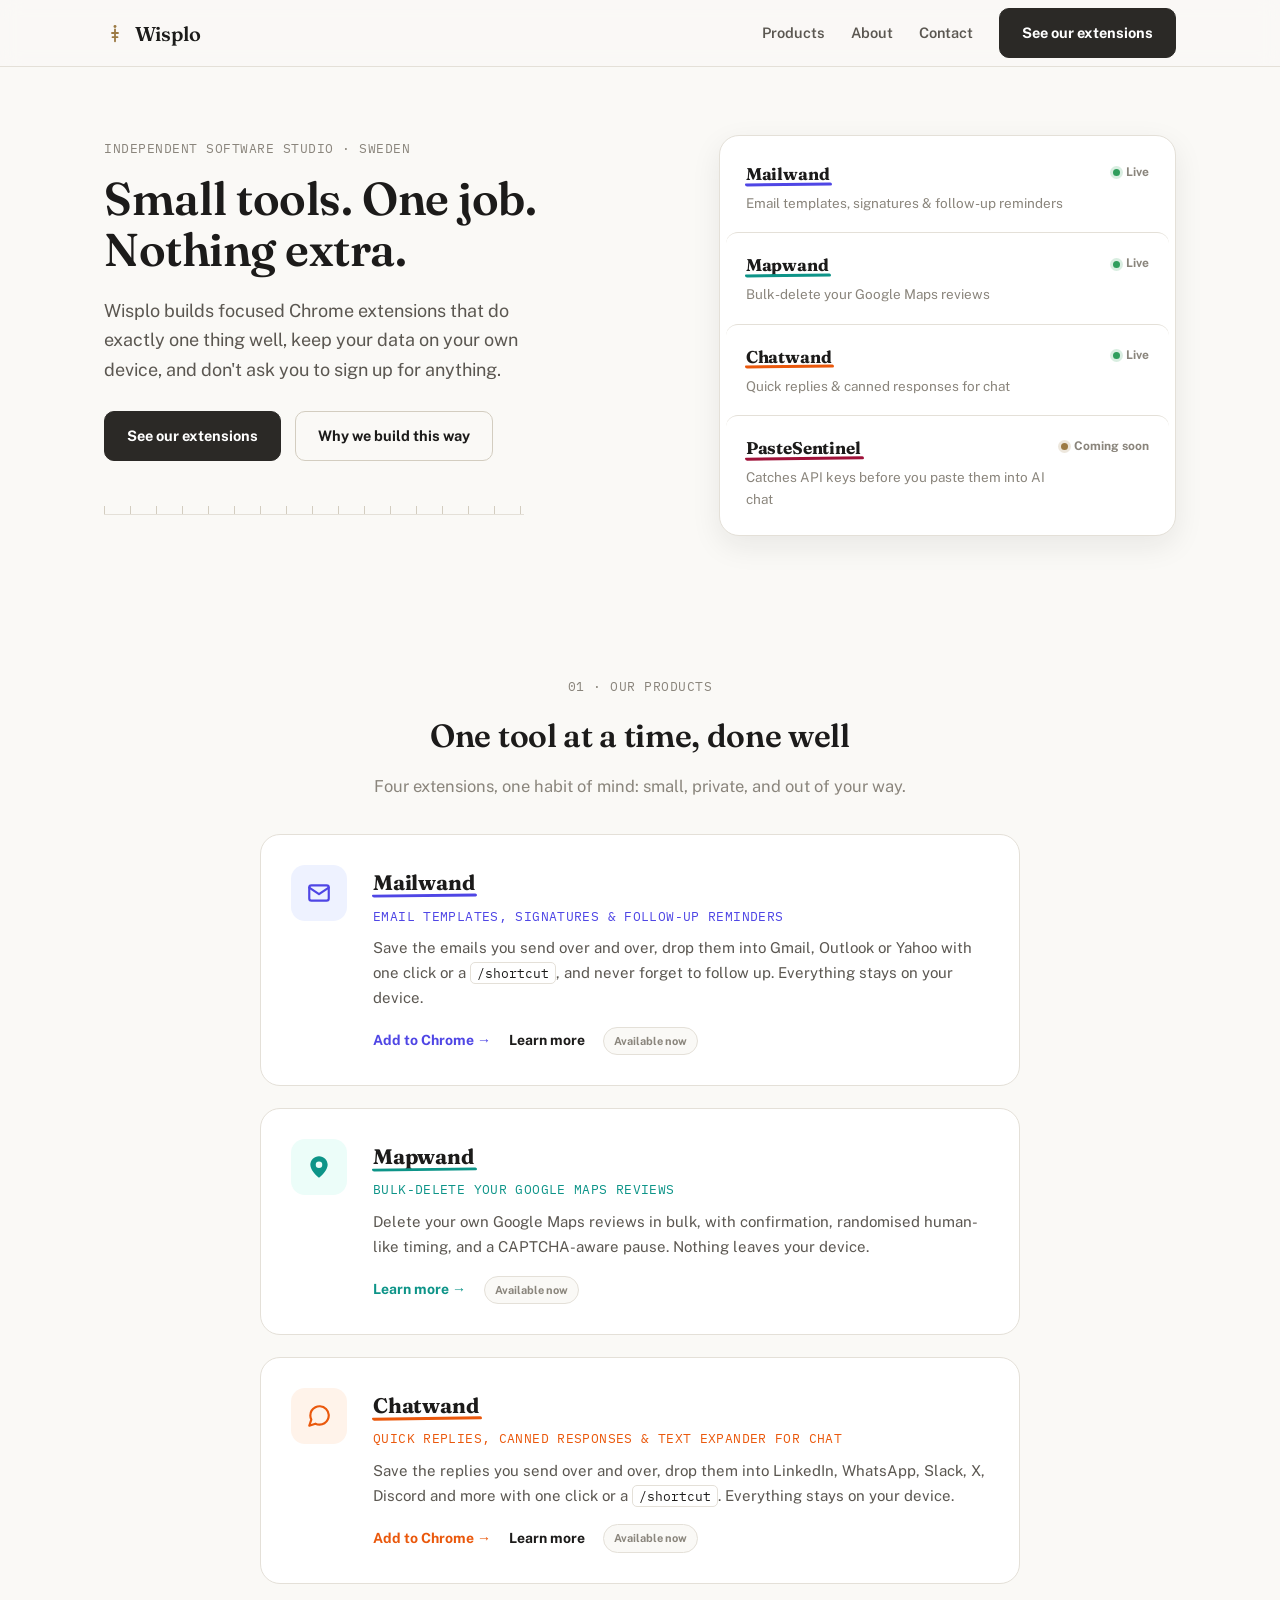
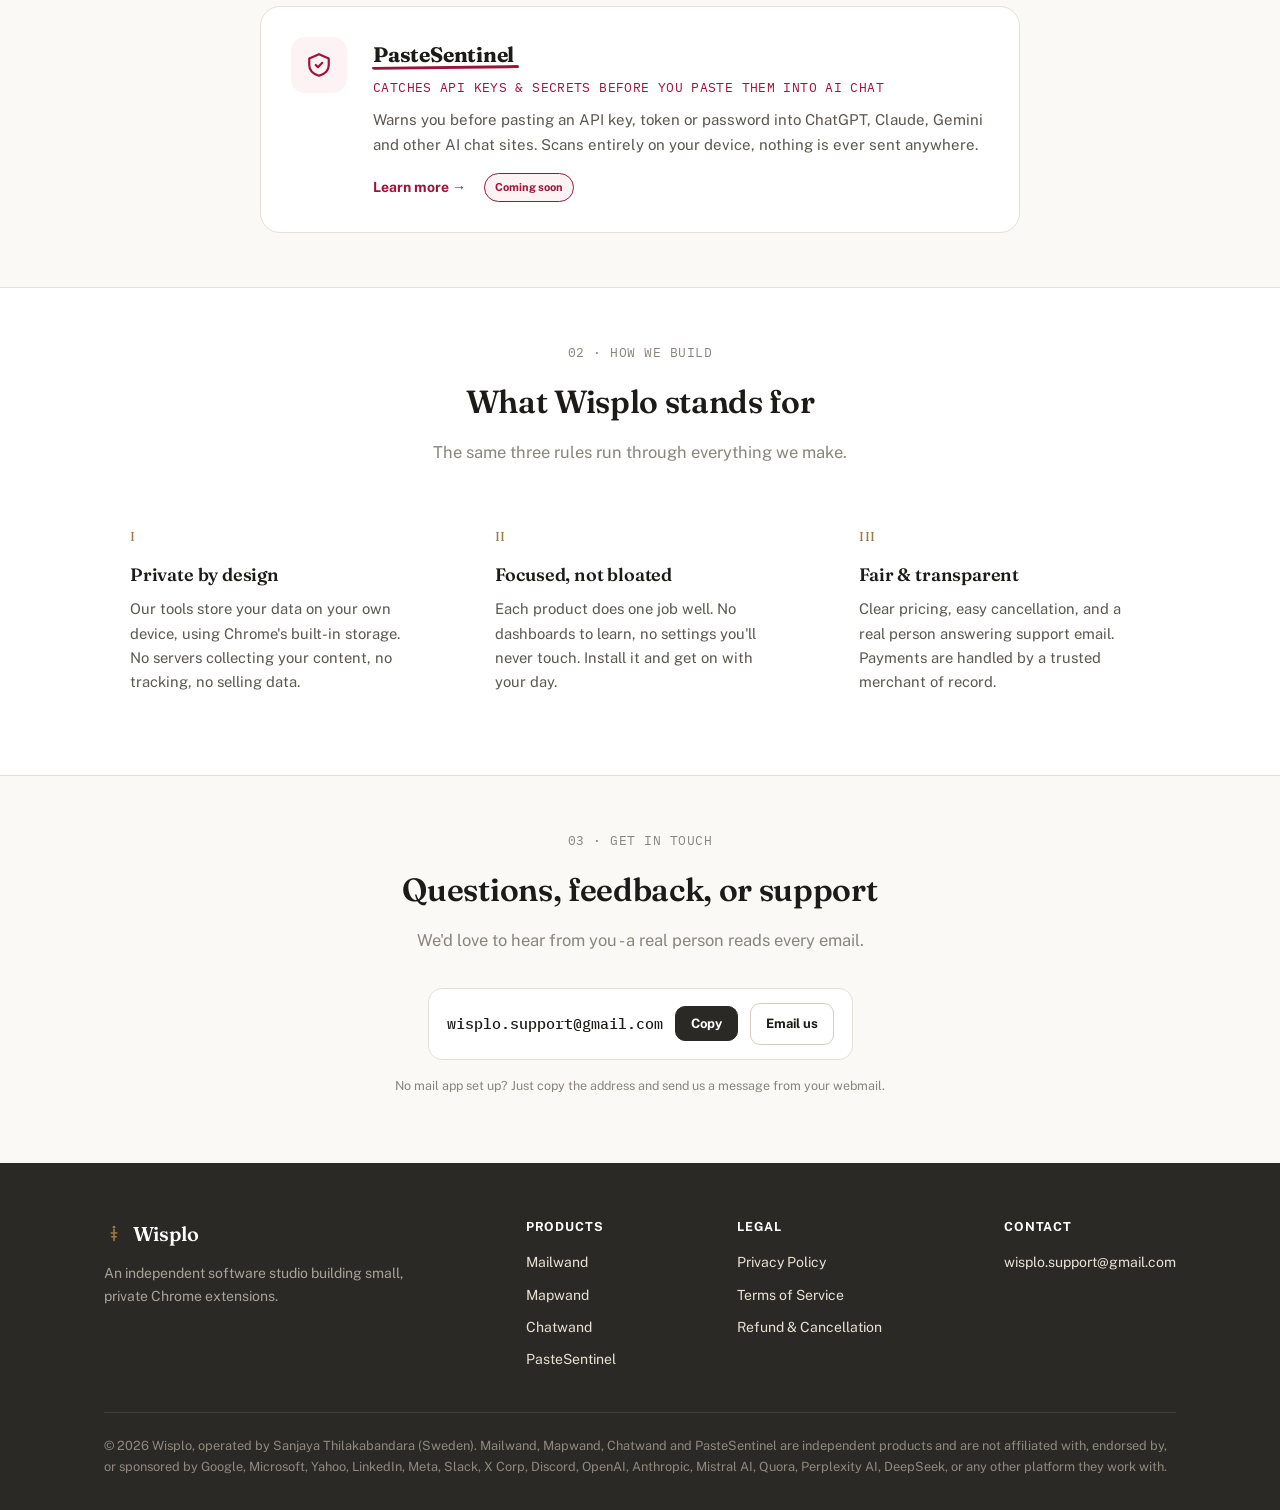
==== commit 2c6087db: "Add PasteSentinel" ====
--- a/index.html
+++ b/index.html
@@ -115,6 +115,10 @@
     background: #2f9e5c;
     box-shadow: 0 0 0 3px rgba(47, 158, 92, 0.18);
   }
+  .roster-status--pending .dot {
+    background: var(--studio-brass);
+    box-shadow: 0 0 0 3px rgba(156, 122, 68, 0.18);
+  }
   .products {
     display: grid;
     grid-template-columns: 1fr;
@@ -168,16 +172,6 @@
   }
   .product .links a {
     text-decoration: none;
-  }
-  .badge {
-    display: inline-block;
-    font-size: 11px;
-    font-weight: 700;
-    padding: 4px 10px;
-    border-radius: 999px;
-    background: var(--paper);
-    border: 1px solid var(--hairline);
-    color: var(--ink-faint);
   }
   .values {
     display: grid;
@@ -276,6 +270,13 @@
         </div>
         <span class="roster-status"><span class="dot"></span>Live</span>
       </a>
+      <a class="roster-item" href="pastesentinel.html">
+        <div>
+          <h3><span class="mark mark--pastesentinel">PasteSentinel</span></h3>
+          <p>Catches API keys before you paste them into AI chat</p>
+        </div>
+        <span class="roster-status roster-status--pending"><span class="dot"></span>Coming soon</span>
+      </a>
     </div>
   </div>
 </section>
@@ -284,7 +285,7 @@
   <div class="wrap">
     <span class="eyebrow" style="display:flex; justify-content:center;">01 &middot; Our products</span>
     <h2 class="sec">One tool at a time, done well</h2>
-    <p class="sub">Three extensions, one habit of mind: small, private, and out of your way.</p>
+    <p class="sub">Four extensions, one habit of mind: small, private, and out of your way.</p>
 
     <div class="products">
       <div class="product">
@@ -330,6 +331,21 @@
             <a href="https://chromewebstore.google.com/detail/chatwand-quick-replies-ca/enoifickfoncepigjicllgffecklnncp" target="_blank" rel="noopener" style="color:var(--chatwand);">Add to Chrome &rarr;</a>
             <a href="chatwand.html" style="color:var(--ink);">Learn more</a>
             <span class="badge">Available now</span>
+          </div>
+        </div>
+      </div>
+
+      <div class="product">
+        <div class="logo" style="background:var(--pastesentinel-soft);">
+          <svg viewBox="0 0 24 24" width="26" height="26" fill="none" stroke="var(--pastesentinel)" stroke-width="2" stroke-linecap="round" stroke-linejoin="round"><path d="M12 2 3 6v6c0 5 4 8.5 9 10 5-1.5 9-5 9-10V6z"/><path d="m9 12 2 2 4-4"/></svg>
+        </div>
+        <div>
+          <h3><span class="mark mark--pastesentinel">PasteSentinel</span></h3>
+          <p class="tagline" style="color:var(--pastesentinel);">Catches API keys &amp; secrets before you paste them into AI chat</p>
+          <p class="desc">Warns you before pasting an API key, token or password into ChatGPT, Claude, Gemini and other AI chat sites. Scans entirely on your device, nothing is ever sent anywhere.</p>
+          <div class="links">
+            <a href="pastesentinel.html" style="color:var(--pastesentinel);">Learn more &rarr;</a>
+            <span class="badge" style="color:var(--pastesentinel); border-color:var(--pastesentinel); background:var(--pastesentinel-soft);">Coming soon</span>
           </div>
         </div>
       </div>
@@ -392,6 +408,7 @@
           <li><a href="mailwand.html">Mailwand</a></li>
           <li><a href="mapwand.html">Mapwand</a></li>
           <li><a href="chatwand.html">Chatwand</a></li>
+          <li><a href="pastesentinel.html">PasteSentinel</a></li>
         </ul>
       </div>
       <div>
@@ -410,7 +427,7 @@
       </div>
     </div>
     <div class="legal">
-      &copy; <span id="yr">2026</span> Wisplo, operated by Sanjaya Thilakabandara (Sweden). Mailwand, Mapwand and Chatwand are independent products and are not affiliated with, endorsed by, or sponsored by Google, Microsoft, Yahoo, LinkedIn, Meta, Slack, X Corp, Discord, or any other platform they work with.
+      &copy; <span id="yr">2026</span> Wisplo, operated by Sanjaya Thilakabandara (Sweden). Mailwand, Mapwand, Chatwand and PasteSentinel are independent products and are not affiliated with, endorsed by, or sponsored by Google, Microsoft, Yahoo, LinkedIn, Meta, Slack, X Corp, Discord, OpenAI, Anthropic, Mistral AI, Quora, Perplexity AI, DeepSeek, or any other platform they work with.
     </div>
   </div>
 </footer>
--- a/styles.css
+++ b/styles.css
@@ -27,6 +27,8 @@
   --mapwand-soft: #ecfdf9;
   --chatwand: #ea580c;
   --chatwand-soft: #fff3ea;
+  --pastesentinel: #9f1239;
+  --pastesentinel-soft: #fdf2f4;
 
   --radius-sm: 8px;
   --radius-md: 14px;
@@ -151,6 +153,7 @@
 .mark--mailwand { --mark-color: var(--mailwand); }
 .mark--mapwand { --mark-color: var(--mapwand); }
 .mark--chatwand { --mark-color: var(--chatwand); }
+.mark--pastesentinel { --mark-color: var(--pastesentinel); }
 
 /* -------------------------------------------------------------------------
    Tick-rule - a ruler/gauge divider used site-wide instead of a plain
@@ -525,6 +528,17 @@
   font-size: 16px;
 }
 
+.badge {
+  display: inline-block;
+  font-size: 11px;
+  font-weight: 700;
+  padding: 4px 10px;
+  border-radius: 999px;
+  background: var(--paper);
+  border: 1px solid var(--hairline);
+  color: var(--ink-faint);
+}
+
 /* Platform chips */
 .chips {
   display: flex;
@@ -676,6 +690,31 @@
 .legal-body .product-block--mailwand { border-left-color: var(--mailwand); }
 .legal-body .product-block--mapwand { border-left-color: var(--mapwand); }
 .legal-body .product-block--chatwand { border-left-color: var(--chatwand); }
+.legal-body .product-block--pastesentinel { border-left-color: var(--pastesentinel); }
+
+/* Per-product accordion used on the privacy page's consolidated details section */
+.legal-body details.product-detail summary {
+  display: flex;
+  align-items: center;
+  gap: 10px;
+}
+.legal-body details.product-detail summary::after {
+  color: var(--detail-accent, var(--studio-brass));
+}
+.legal-body details.product-detail[open] {
+  border-color: var(--detail-accent, var(--hairline));
+}
+.legal-body details.product-detail .a h4 {
+  font-family: var(--font-body);
+  font-size: 13.5px;
+  text-transform: uppercase;
+  letter-spacing: 0.04em;
+  color: var(--ink-faint);
+  margin: 18px 0 8px;
+}
+.legal-body details.product-detail .a h4:first-child {
+  margin-top: 4px;
+}
 .legal-body hr {
   border: none;
   border-top: 1px solid var(--hairline);
